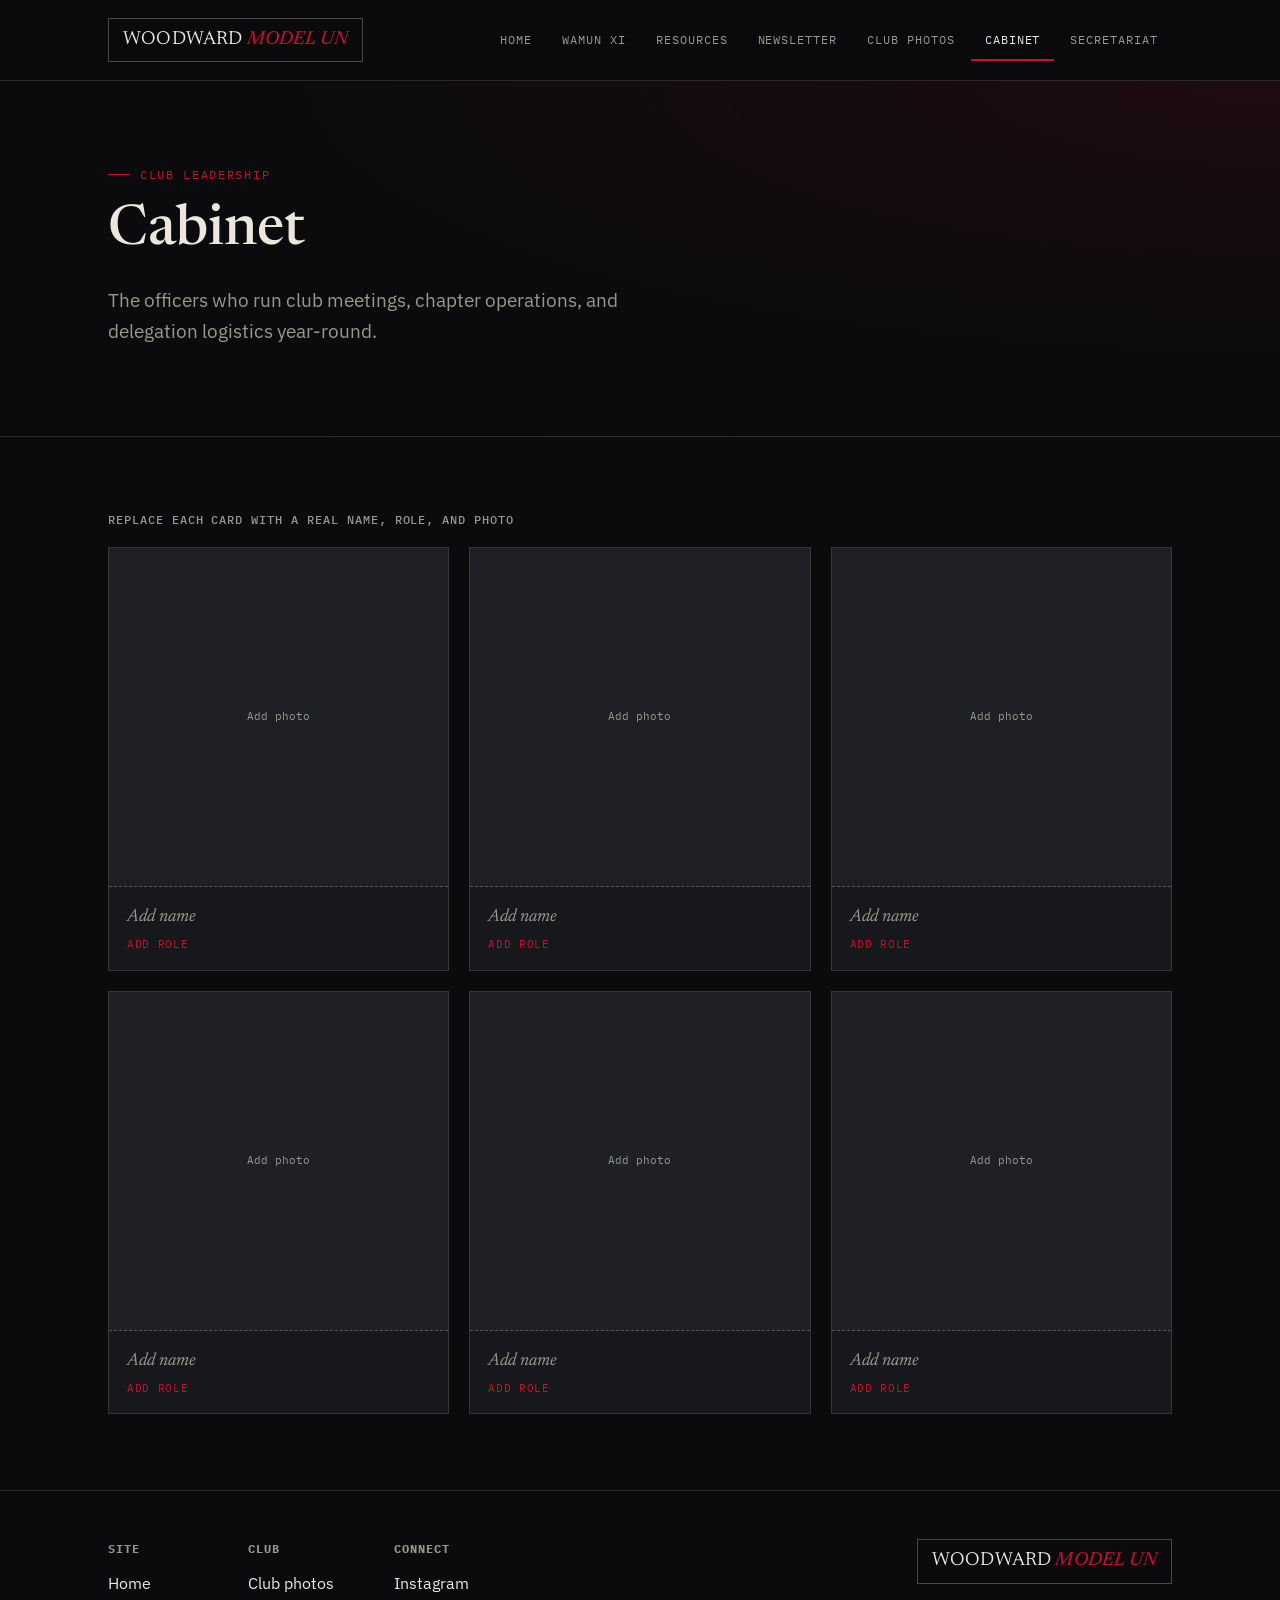
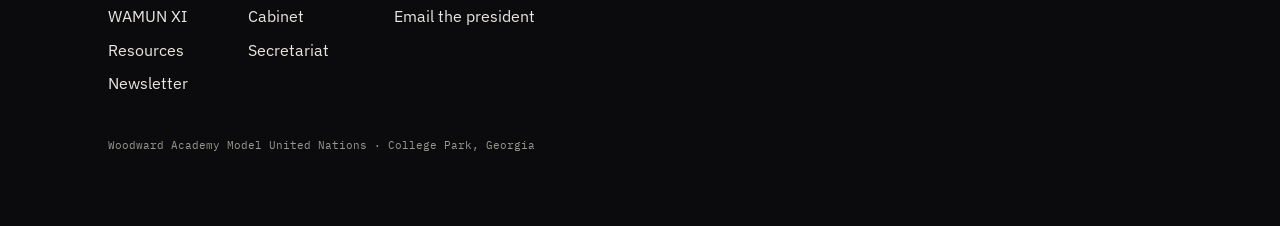
==== cabinet.html @ 7e78455f "Add files via upload" ====
<!doctype html>
<html lang="en">
<head>
<meta charset="utf-8">
<meta name="viewport" content="width=device-width, initial-scale=1">
<title>Cabinet — Woodward Model UN</title>
<meta name="description" content="Meet the Woodward Model UN Cabinet.">
<link rel="stylesheet" href="styles.css">
</head>
<body>
<a class="skip-link" href="#main">Skip to content</a>

<header class="site-header">
  <div class="bar">
    <a class="wordmark" href="index.html">WOODWARD <strong>MODEL UN</strong></a>
    <input class="nav-toggle" type="checkbox" id="nav-toggle">
    <label class="nav-toggle-label" for="nav-toggle">Menu</label>
    <nav class="primary" aria-label="Primary">
      <a href="index.html">Home</a>
      <a href="wamun-xi.html">WAMUN XI</a>
      <a href="resources.html">Resources</a>
      <a href="newsletter.html">Newsletter</a>
      <a href="photos.html">Club photos</a>
      <a href="cabinet.html" aria-current="page">Cabinet</a>
      <a href="secretariat.html">Secretariat</a>
    </nav>
  </div>
</header>

<main id="main">
  <section class="hero" style="padding:72px 0 56px;">
    <div class="wrap">
      <p class="eyebrow">Club leadership</p>
      <h1 style="font-size:clamp(34px,5vw,56px);">Cabinet</h1>
      <p class="lede">The officers who run club meetings, chapter operations, and delegation logistics year-round.</p>
    </div>
  </section>

  <section aria-labelledby="roster-heading">
    <div class="wrap">
      <h2 id="roster-heading" class="mono" style="font-size:12px;text-transform:uppercase;letter-spacing:.08em;color:var(--ink-dim);margin-bottom:20px;">Replace each card with a real name, role, and photo</h2>
      <div class="roster">
        <div class="roster-card"><div class="photo">Add photo</div><div class="info"><div class="name">Add name</div><div class="role">Add role</div></div></div>
        <div class="roster-card"><div class="photo">Add photo</div><div class="info"><div class="name">Add name</div><div class="role">Add role</div></div></div>
        <div class="roster-card"><div class="photo">Add photo</div><div class="info"><div class="name">Add name</div><div class="role">Add role</div></div></div>
        <div class="roster-card"><div class="photo">Add photo</div><div class="info"><div class="name">Add name</div><div class="role">Add role</div></div></div>
        <div class="roster-card"><div class="photo">Add photo</div><div class="info"><div class="name">Add name</div><div class="role">Add role</div></div></div>
        <div class="roster-card"><div class="photo">Add photo</div><div class="info"><div class="name">Add name</div><div class="role">Add role</div></div></div>
      </div>
    </div>
  </section>
</main>

<footer>
  <div class="wrap">
    <div class="bar">
      <div class="cols">
        <div>
          <h4>Site</h4>
          <ul>
            <li><a href="index.html">Home</a></li>
            <li><a href="wamun-xi.html">WAMUN XI</a></li>
            <li><a href="resources.html">Resources</a></li>
            <li><a href="newsletter.html">Newsletter</a></li>
          </ul>
        </div>
        <div>
          <h4>Club</h4>
          <ul>
            <li><a href="photos.html">Club photos</a></li>
            <li><a href="cabinet.html">Cabinet</a></li>
            <li><a href="secretariat.html">Secretariat</a></li>
          </ul>
        </div>
        <div>
          <h4>Connect</h4>
          <ul>
            <li><a href="https://instagram.com/wamodelun" target="_blank" rel="noopener">Instagram</a></li>
            <li><a href="mailto:27mrainwater@woodward.edu">Email the president</a></li>
          </ul>
        </div>
      </div>
      <div class="wordmark">WOODWARD <strong>MODEL UN</strong></div>
    </div>
    <p class="fine">Woodward Academy Model United Nations · College Park, Georgia</p>
  </div>
</footer>

</body>
</html>
---- styles.css ----
@import url('https://fonts.googleapis.com/css2?family=Newsreader:ital,opsz,wght@0,6..72,400;0,6..72,500;0,6..72,600;1,6..72,400&family=IBM+Plex+Sans:wght@400;500;600&family=IBM+Plex+Mono:wght@400;500&display=swap');

:root{
  --black:#0b0b0d;
  --charcoal:#17181c;
  --charcoal-2:#1f2025;
  --paper:#f3efe6;
  --paper-dim:#e7e1d2;
  --red:#c8102e;
  --red-deep:#8f0c21;
  --ink:#eae7df;
  --ink-dim:#9a978d;
  --line:rgba(234,231,223,0.14);
  --line-strong:rgba(234,231,223,0.28);
  --radius:2px;
  --max:1120px;
}

*{box-sizing:border-box;}
html{scroll-behavior:smooth;}
body{
  margin:0;
  background:var(--black);
  color:var(--ink);
  font-family:'IBM Plex Sans',system-ui,sans-serif;
  font-size:16px;
  line-height:1.6;
  -webkit-font-smoothing:antialiased;
}
h1,h2,h3{
  font-family:'Newsreader',Georgia,serif;
  font-weight:500;
  line-height:1.15;
  margin:0 0 .4em;
  color:var(--ink);
}
a{color:inherit;text-decoration:none;}
img{max-width:100%;display:block;}
.wrap{max-width:var(--max);margin:0 auto;padding:0 28px;}
.mono{font-family:'IBM Plex Mono',monospace;}
.eyebrow{
  font-family:'IBM Plex Mono',monospace;
  font-size:12px;
  letter-spacing:.14em;
  text-transform:uppercase;
  color:var(--red);
  display:flex;
  align-items:center;
  gap:10px;
  margin-bottom:14px;
}
.eyebrow::before{content:"";width:22px;height:1px;background:var(--red);display:inline-block;}

/* skip link / focus */
.skip-link{
  position:absolute;left:-999px;top:auto;
  background:var(--red);color:#fff;padding:10px 16px;z-index:100;
}
.skip-link:focus{left:16px;top:16px;}
a:focus-visible,button:focus-visible,input:focus-visible{
  outline:2px solid var(--red);outline-offset:3px;
}

/* ---------- header ---------- */
.site-header{
  position:sticky;top:0;z-index:50;
  background:rgba(11,11,13,0.92);
  backdrop-filter:blur(6px);
  border-bottom:1px solid var(--line);
}
.site-header .bar{
  display:flex;align-items:center;justify-content:space-between;
  padding:18px 28px;max-width:var(--max);margin:0 auto;
}
.wordmark{
  font-family:'Newsreader',serif;
  font-size:19px;
  letter-spacing:.01em;
  border:1px solid var(--line-strong);
  padding:6px 14px;
}
.wordmark strong{color:var(--red);font-style:italic;font-weight:500;}
nav.primary{display:flex;gap:2px;}
nav.primary a{
  font-family:'IBM Plex Mono',monospace;
  font-size:12px;
  letter-spacing:.08em;
  text-transform:uppercase;
  color:var(--ink-dim);
  padding:10px 14px;
  border-bottom:2px solid transparent;
}
nav.primary a:hover,nav.primary a[aria-current="page"]{
  color:var(--ink);border-bottom-color:var(--red);
}
.nav-toggle{display:none;}
.nav-toggle-label{
  display:none;cursor:pointer;
  font-family:'IBM Plex Mono',monospace;font-size:12px;
  letter-spacing:.08em;text-transform:uppercase;
  border:1px solid var(--line-strong);padding:8px 12px;
}

@media (max-width:780px){
  nav.primary{
    display:flex;flex-direction:column;gap:0;
    position:absolute;top:100%;left:0;right:0;
    background:var(--charcoal);border-bottom:1px solid var(--line);
    max-height:0;overflow:hidden;
  }
  nav.primary a{padding:14px 28px;border-bottom:1px solid var(--line);}
  .nav-toggle-label{display:block;}
  .nav-toggle:checked ~ nav.primary{max-height:600px;}
}

/* ---------- hero ---------- */
.hero{
  padding:96px 0 84px;
  border-bottom:1px solid var(--line);
  background:
    radial-gradient(ellipse at top right, rgba(200,16,46,0.10), transparent 55%),
    var(--black);
}
.hero h1{font-size:clamp(38px,6vw,68px);max-width:820px;}
.hero h1 em{color:var(--red);font-style:italic;}
.hero p.lede{
  font-size:19px;color:var(--ink-dim);max-width:560px;margin:18px 0 34px;
}
.cta-row{display:flex;gap:14px;flex-wrap:wrap;}
.btn{
  font-family:'IBM Plex Mono',monospace;font-size:13px;letter-spacing:.06em;
  text-transform:uppercase;padding:14px 22px;border:1px solid var(--line-strong);
  display:inline-block;transition:border-color .15s,background .15s;
}
.btn.primary{background:var(--red);border-color:var(--red);color:#fff;}
.btn.primary:hover{background:var(--red-deep);border-color:var(--red-deep);}
.btn.ghost:hover{border-color:var(--ink);}

/* ---------- placard (signature element) ---------- */
.placard{
  border:1px solid var(--line-strong);
  padding:26px 28px;
  position:relative;
  background:var(--charcoal);
}
.placard::before{
  content:attr(data-code);
  position:absolute;top:-11px;left:22px;
  background:var(--black);
  padding:0 8px;
  font-family:'IBM Plex Mono',monospace;
  font-size:11px;letter-spacing:.1em;color:var(--red);
}
.placard h3{font-size:21px;margin-bottom:10px;}
.placard p{color:var(--ink-dim);margin:0;font-size:15px;}

/* ---------- sections ---------- */
section{padding:76px 0;}
section.alt{background:var(--charcoal);border-top:1px solid var(--line);border-bottom:1px solid var(--line);}
.section-head{display:flex;justify-content:space-between;align-items:flex-end;gap:24px;margin-bottom:36px;flex-wrap:wrap;}
.section-head h2{font-size:clamp(26px,3.4vw,36px);max-width:600px;}
.grid{display:grid;gap:20px;}
.grid-3{grid-template-columns:repeat(3,1fr);}
.grid-2{grid-template-columns:repeat(2,1fr);}
@media (max-width:860px){.grid-3,.grid-2{grid-template-columns:1fr;}}

.contact-line{
  display:flex;gap:10px;align-items:baseline;flex-wrap:wrap;
  padding:14px 0;border-bottom:1px solid var(--line);
}
.contact-line dt{font-family:'IBM Plex Mono',monospace;font-size:12px;color:var(--ink-dim);text-transform:uppercase;letter-spacing:.08em;width:150px;flex:none;}
.contact-line dd{margin:0;font-size:16px;}
.contact-line a{border-bottom:1px solid var(--line-strong);}
.contact-line a:hover{border-color:var(--red);color:var(--red);}

/* ---------- placeholder card ---------- */
.tbd{
  border:1px dashed var(--line-strong);
  padding:22px 24px;color:var(--ink-dim);
  font-size:14px;background:transparent;
}
.tbd strong{color:var(--ink);display:block;margin-bottom:6px;font-family:'IBM Plex Mono',monospace;font-size:12px;letter-spacing:.06em;text-transform:uppercase;}

/* ---------- footer ---------- */
footer{border-top:1px solid var(--line);padding:48px 0 60px;}
footer .bar{display:flex;justify-content:space-between;align-items:flex-start;gap:24px;flex-wrap:wrap;}
footer .cols{display:flex;gap:60px;flex-wrap:wrap;}
footer h4{font-family:'IBM Plex Mono',monospace;font-size:12px;text-transform:uppercase;letter-spacing:.08em;color:var(--ink-dim);margin:0 0 12px;}
footer ul{list-style:none;margin:0;padding:0;display:flex;flex-direction:column;gap:8px;}
footer a:hover{color:var(--red);}
.fine{font-family:'IBM Plex Mono',monospace;font-size:11px;color:var(--ink-dim);margin-top:40px;}

@media (prefers-reduced-motion:reduce){html{scroll-behavior:auto;}}

/* roster */
.roster{display:grid;grid-template-columns:repeat(3,1fr);gap:20px;}
.roster-card{border:1px solid var(--line);background:var(--charcoal);}
.roster-card .photo{aspect-ratio:1/1;background:var(--charcoal-2);border-bottom:1px dashed var(--line-strong);display:flex;align-items:center;justify-content:center;color:var(--ink-dim);font-family:'IBM Plex Mono',monospace;font-size:11px;}
.roster-card .info{padding:16px 18px;}
.roster-card .info .name{font-family:'Newsreader',serif;font-size:18px;color:var(--ink-dim);font-style:italic;}
.roster-card .info .role{font-family:'IBM Plex Mono',monospace;font-size:11px;text-transform:uppercase;letter-spacing:.06em;color:var(--red);margin-top:4px;}
@media (max-width:860px){.roster{grid-template-columns:repeat(2,1fr);}}
@media (max-width:520px){.roster{grid-template-columns:1fr;}}

/* photo grid */
.photo-grid{display:grid;grid-template-columns:repeat(3,1fr);gap:10px;}
.photo-grid .ph{aspect-ratio:4/3;background:var(--charcoal-2);border:1px dashed var(--line-strong);display:flex;align-items:center;justify-content:center;color:var(--ink-dim);font-family:'IBM Plex Mono',monospace;font-size:11px;text-align:center;padding:10px;}
@media (max-width:700px){.photo-grid{grid-template-columns:repeat(2,1fr);}}
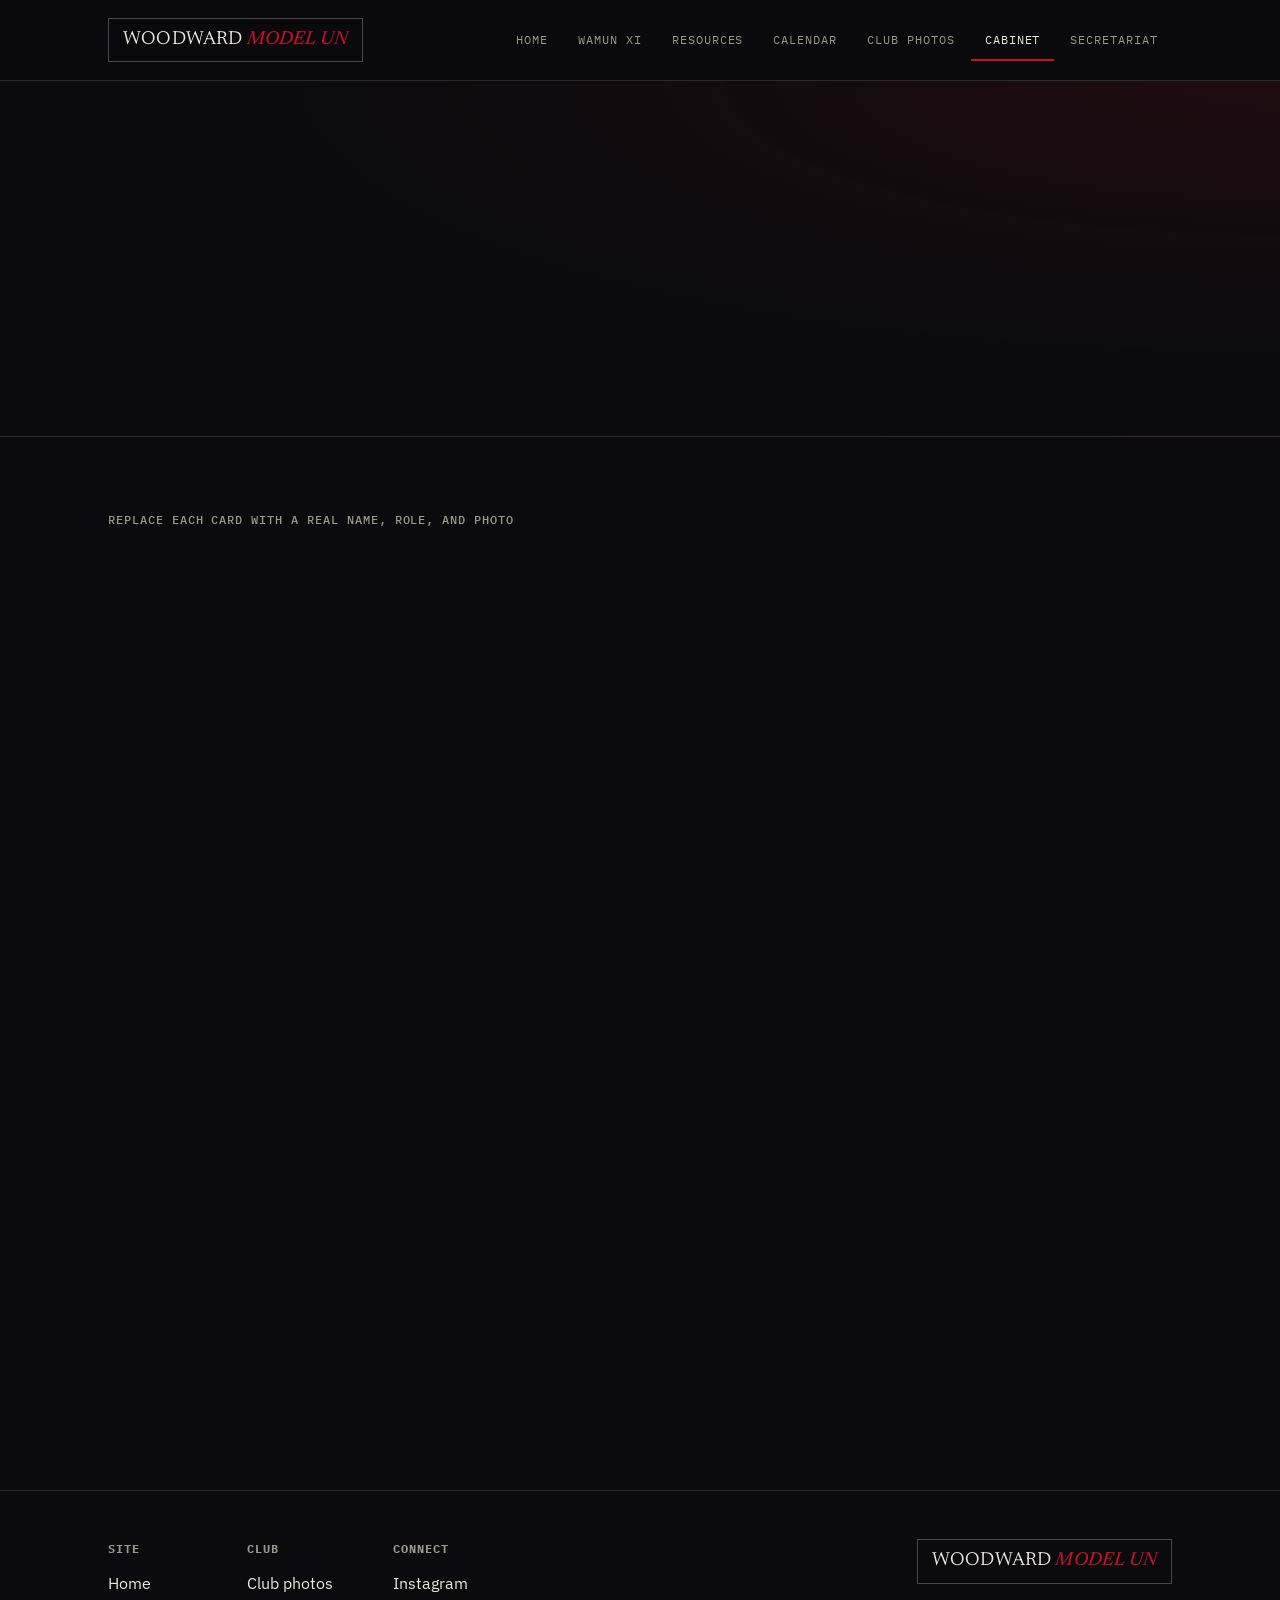
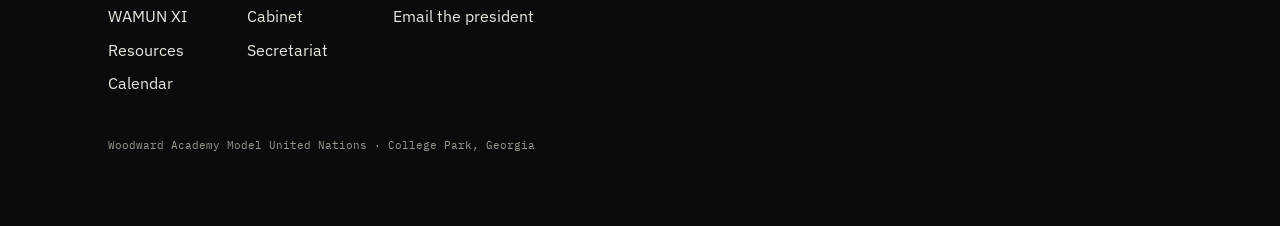
==== commit 1e2fa5d0: "Add files via upload" ====
--- a/cabinet.html
+++ b/cabinet.html
@@ -6,20 +6,21 @@
 <title>Cabinet — Woodward Model UN</title>
 <meta name="description" content="Meet the Woodward Model UN Cabinet.">
 <link rel="stylesheet" href="styles.css">
+<link rel="stylesheet" href="motifs.css">
 </head>
 <body>
 <a class="skip-link" href="#main">Skip to content</a>
 
 <header class="site-header">
   <div class="bar">
-    <a class="wordmark" href="index.html">WOODWARD <strong>MODEL UN</strong></a>
+    <a class="wordmark" href="index.html"><img class="mark" src="images/logo.png" alt="" onerror="this.style.display='none'"><span>WOODWARD <strong>MODEL UN</strong></span></a>
     <input class="nav-toggle" type="checkbox" id="nav-toggle">
     <label class="nav-toggle-label" for="nav-toggle">Menu</label>
     <nav class="primary" aria-label="Primary">
       <a href="index.html">Home</a>
       <a href="wamun-xi.html">WAMUN XI</a>
       <a href="resources.html">Resources</a>
-      <a href="newsletter.html">Newsletter</a>
+      <a href="calendar.html">Calendar</a>
       <a href="photos.html">Club photos</a>
       <a href="cabinet.html" aria-current="page">Cabinet</a>
       <a href="secretariat.html">Secretariat</a>
@@ -30,9 +31,9 @@
 <main id="main">
   <section class="hero" style="padding:72px 0 56px;">
     <div class="wrap">
-      <p class="eyebrow">Club leadership</p>
-      <h1 style="font-size:clamp(34px,5vw,56px);">Cabinet</h1>
-      <p class="lede">The officers who run club meetings, chapter operations, and delegation logistics year-round.</p>
+      <p class="eyebrow reveal">Club leadership</p>
+      <h1 class="reveal d1" style="font-size:clamp(34px,5vw,56px);">Cabinet</h1>
+      <p class="lede reveal d2">The officers who run club meetings, chapter operations, and delegation logistics year-round.</p>
     </div>
   </section>
 
@@ -40,12 +41,12 @@
     <div class="wrap">
       <h2 id="roster-heading" class="mono" style="font-size:12px;text-transform:uppercase;letter-spacing:.08em;color:var(--ink-dim);margin-bottom:20px;">Replace each card with a real name, role, and photo</h2>
       <div class="roster">
-        <div class="roster-card"><div class="photo">Add photo</div><div class="info"><div class="name">Add name</div><div class="role">Add role</div></div></div>
-        <div class="roster-card"><div class="photo">Add photo</div><div class="info"><div class="name">Add name</div><div class="role">Add role</div></div></div>
-        <div class="roster-card"><div class="photo">Add photo</div><div class="info"><div class="name">Add name</div><div class="role">Add role</div></div></div>
-        <div class="roster-card"><div class="photo">Add photo</div><div class="info"><div class="name">Add name</div><div class="role">Add role</div></div></div>
-        <div class="roster-card"><div class="photo">Add photo</div><div class="info"><div class="name">Add name</div><div class="role">Add role</div></div></div>
-        <div class="roster-card"><div class="photo">Add photo</div><div class="info"><div class="name">Add name</div><div class="role">Add role</div></div></div>
+        <div class="roster-card reveal"><div class="photo">Add photo</div><div class="info"><div class="name">Add name</div><div class="role">Add role</div></div></div>
+        <div class="roster-card reveal"><div class="photo">Add photo</div><div class="info"><div class="name">Add name</div><div class="role">Add role</div></div></div>
+        <div class="roster-card reveal"><div class="photo">Add photo</div><div class="info"><div class="name">Add name</div><div class="role">Add role</div></div></div>
+        <div class="roster-card reveal"><div class="photo">Add photo</div><div class="info"><div class="name">Add name</div><div class="role">Add role</div></div></div>
+        <div class="roster-card reveal"><div class="photo">Add photo</div><div class="info"><div class="name">Add name</div><div class="role">Add role</div></div></div>
+        <div class="roster-card reveal"><div class="photo">Add photo</div><div class="info"><div class="name">Add name</div><div class="role">Add role</div></div></div>
       </div>
     </div>
   </section>
@@ -61,7 +62,7 @@
             <li><a href="index.html">Home</a></li>
             <li><a href="wamun-xi.html">WAMUN XI</a></li>
             <li><a href="resources.html">Resources</a></li>
-            <li><a href="newsletter.html">Newsletter</a></li>
+            <li><a href="calendar.html">Calendar</a></li>
           </ul>
         </div>
         <div>
@@ -80,11 +81,12 @@
           </ul>
         </div>
       </div>
-      <div class="wordmark">WOODWARD <strong>MODEL UN</strong></div>
+      <div class="wordmark"><img class="mark" src="images/logo.png" alt="" onerror="this.style.display='none'"><span>WOODWARD <strong>MODEL UN</strong></span></div>
     </div>
     <p class="fine">Woodward Academy Model United Nations · College Park, Georgia</p>
   </div>
 </footer>
 
+<script src="site.js"></script>
 </body>
 </html>
--- a/styles.css
+++ b/styles.css
@@ -206,3 +206,46 @@
 .photo-grid{display:grid;grid-template-columns:repeat(3,1fr);gap:10px;}
 .photo-grid .ph{aspect-ratio:4/3;background:var(--charcoal-2);border:1px dashed var(--line-strong);display:flex;align-items:center;justify-content:center;color:var(--ink-dim);font-family:'IBM Plex Mono',monospace;font-size:11px;text-align:center;padding:10px;}
 @media (max-width:700px){.photo-grid{grid-template-columns:repeat(2,1fr);}}
+
+/* ---------- logo slot in wordmark ---------- */
+.wordmark{display:inline-flex;align-items:center;gap:10px;}
+.wordmark .mark{height:26px;width:auto;}
+
+/* ---------- calendar ---------- */
+.meeting-block{
+  display:flex;gap:28px;align-items:flex-start;flex-wrap:wrap;
+  border:1px solid var(--line-strong);background:var(--charcoal);padding:26px 28px;
+}
+.meeting-when{
+  display:flex;flex-direction:column;gap:4px;
+  border-right:1px solid var(--line);padding-right:28px;min-width:150px;
+}
+.meeting-when .day{font-family:'Newsreader',serif;font-size:24px;color:var(--ink);}
+.meeting-when .time{font-family:'IBM Plex Mono',monospace;font-size:12px;letter-spacing:.08em;color:var(--red);text-transform:uppercase;}
+.meeting-what h3{font-size:19px;margin-bottom:6px;}
+.meeting-what p{margin:0;color:var(--ink-dim);font-size:15px;}
+@media (max-width:640px){
+  .meeting-when{border-right:none;border-bottom:1px solid var(--line);padding-right:0;padding-bottom:16px;width:100%;}
+}
+
+.event-list{list-style:none;margin:0;padding:0;display:flex;flex-direction:column;}
+.event{
+  display:flex;gap:26px;align-items:flex-start;
+  padding:22px 0;border-bottom:1px solid var(--line);
+}
+.event:first-child{border-top:1px solid var(--line);}
+.event-date{
+  flex:none;width:70px;text-align:center;
+  border:1px solid var(--line-strong);padding:10px 0;
+}
+.event-date .mo{
+  display:block;font-family:'IBM Plex Mono',monospace;font-size:11px;
+  letter-spacing:.1em;color:var(--red);text-transform:uppercase;
+}
+.event-date .dy{display:block;font-family:'Newsreader',serif;font-size:26px;line-height:1.1;color:var(--ink);}
+.event-body h3{font-size:19px;margin-bottom:4px;}
+.event-meta{
+  font-family:'IBM Plex Mono',monospace;font-size:11px;letter-spacing:.06em;
+  text-transform:uppercase;color:var(--red);margin:0 0 8px;
+}
+.event-body p{margin:0;color:var(--ink-dim);font-size:15px;}
--- a/motifs.css
+++ b/motifs.css
@@ -0,0 +1,49 @@
+/* ---------- ambient background motifs ---------- */
+.bg-layer{
+  position:fixed;
+  inset:0;
+  pointer-events:none;
+  z-index:0;
+  overflow:hidden;
+}
+.bg-layer svg{position:absolute;}
+.motif{opacity:.055;color:var(--ink);}
+.motif-red{opacity:.07;color:var(--red);}
+
+.motif-globe{top:4vh;right:-9vw;width:min(58vw,720px);}
+.motif-map{bottom:6vh;left:-7vw;width:min(52vw,640px);}
+.motif-delegates{bottom:-2vh;right:4vw;width:min(38vw,460px);}
+.motif-grid{top:38vh;left:32vw;width:min(30vw,340px);}
+
+@media (max-width:780px){
+  .motif-delegates,.motif-grid{display:none;}
+  .motif-globe{width:90vw;right:-30vw;}
+  .motif-map{width:80vw;left:-24vw;}
+}
+
+/* everything above the motifs */
+.site-header,main,footer{position:relative;z-index:1;}
+
+/* ---------- scroll reveal ---------- */
+.reveal{
+  opacity:0;
+  transform:translateY(22px);
+  transition:opacity .7s cubic-bezier(.2,.7,.3,1),transform .7s cubic-bezier(.2,.7,.3,1);
+}
+.reveal.in{opacity:1;transform:none;}
+.reveal.d1{transition-delay:.08s;}
+.reveal.d2{transition-delay:.16s;}
+.reveal.d3{transition-delay:.24s;}
+
+/* scroll progress rail */
+.progress{
+  position:fixed;top:0;left:0;height:2px;width:0%;
+  background:var(--red);z-index:99;
+  transition:width .1s linear;
+}
+
+@media (prefers-reduced-motion:reduce){
+  .reveal{opacity:1;transform:none;transition:none;}
+  .progress{display:none;}
+  .bg-layer svg{transform:none !important;}
+}
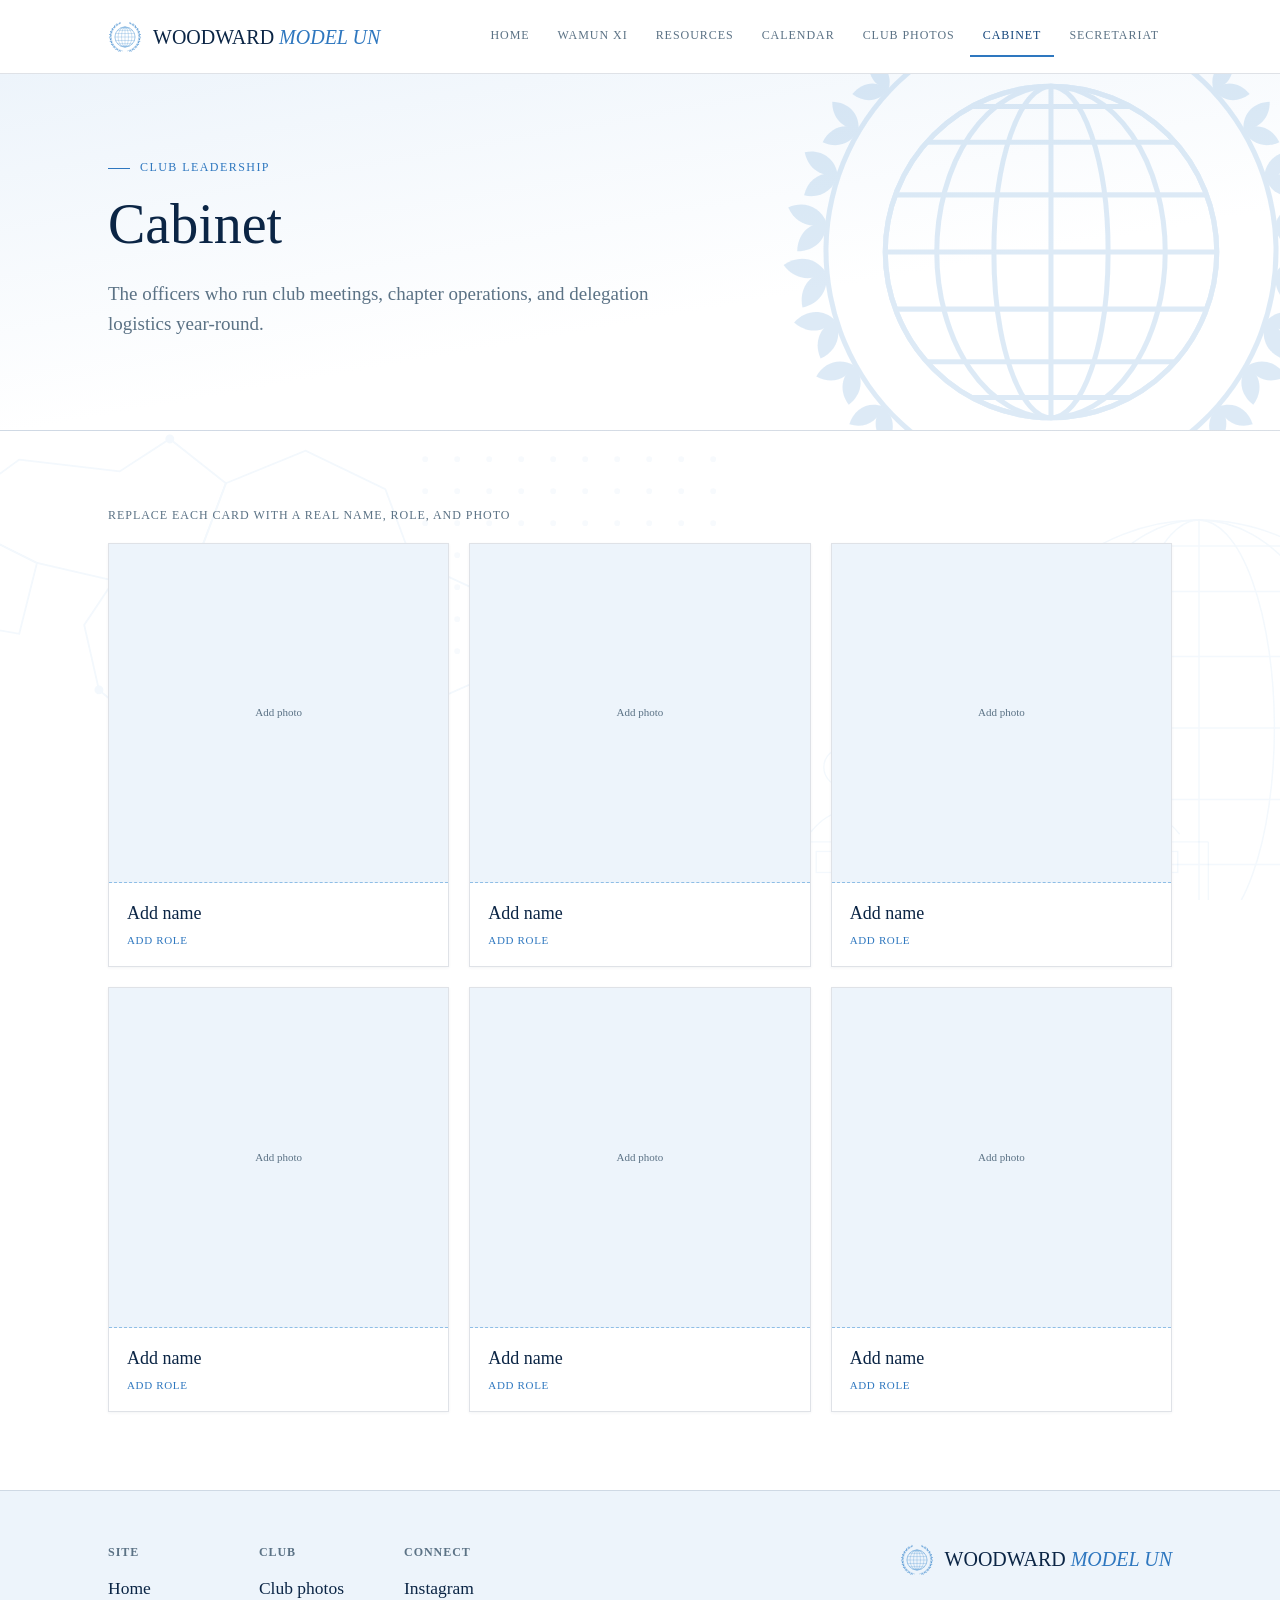
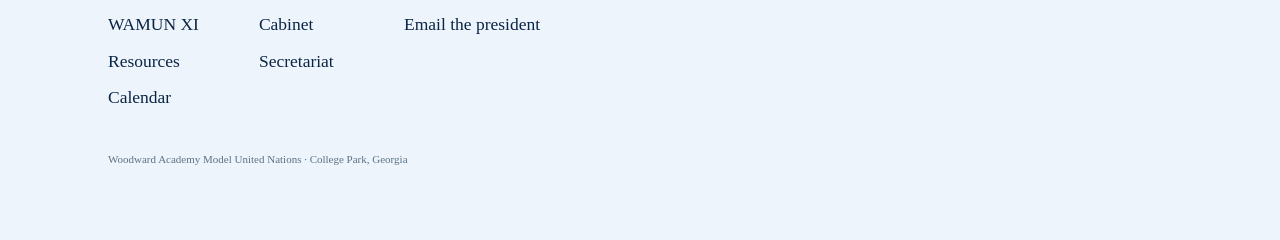
==== commit 6fc894da: "Add files via upload" ====
--- a/cabinet.html
+++ b/cabinet.html
@@ -13,7 +13,25 @@
 
 <header class="site-header">
   <div class="bar">
-    <a class="wordmark" href="index.html"><img class="mark" src="images/logo.png" alt="" onerror="this.style.display='none'"><span>WOODWARD <strong>MODEL UN</strong></span></a>
+    <a class="wordmark" href="index.html"><svg class="mark" xmlns="http://www.w3.org/2000/svg" viewBox="0 0 500 500" fill="currentColor" aria-hidden="true">
+<defs><g id="branch-mark"><path d="M213.9 454.8 Q171.0 440.7 151.7 429.3 Q132.4 417.9 116.1 402.8 Q99.8 387.7 87.1 369.5 Q74.4 351.4 65.8 331.1 Q57.2 310.8 53.0 289.2 Q48.8 267.6 49.1 245.6 Q49.5 223.6 54.5 202.1 Q59.4 180.6 68.8 160.6 Q78.2 140.5 91.6 122.8 Q105.0 105.0 122.1 90.5 Q139.1 75.9 159.0 65.2 L178.9 54.5" fill="none" stroke="currentColor" stroke-width="4.5" stroke-linecap="round"/><path d="M171.0 440.7 C167.1 453.0 173.6 464.5 186.4 468.0 C190.0 455.2 183.5 443.7 171.0 440.7 Z"/><path d="M171.0 440.7 C158.2 442.2 150.4 452.8 152.4 465.9 C165.5 464.0 173.3 453.4 171.0 440.7 Z"/><path d="M132.4 417.9 C125.7 429.5 129.7 442.7 142.0 449.2 C148.5 436.9 144.5 423.8 132.4 417.9 Z"/><path d="M132.4 417.9 C119.1 416.5 108.7 425.5 107.8 439.4 C121.6 440.3 131.9 431.3 132.4 417.9 Z"/><path d="M99.8 387.7 C90.4 397.9 91.5 412.2 102.4 421.6 C111.8 410.6 110.7 396.3 99.8 387.7 Z"/><path d="M99.8 387.7 C86.5 383.2 74.0 390.0 69.9 403.9 C83.7 408.0 96.3 401.2 99.8 387.7 Z"/><path d="M74.4 351.4 C62.5 359.7 60.4 374.4 69.4 386.4 C81.4 377.4 83.5 362.7 74.4 351.4 Z"/><path d="M74.4 351.4 C61.9 343.9 47.7 348.0 40.4 361.1 C53.5 368.4 67.8 364.3 74.4 351.4 Z"/><path d="M57.2 310.8 C43.3 316.6 37.9 331.0 44.3 345.1 C58.5 338.7 63.9 324.3 57.2 310.8 Z"/><path d="M57.2 310.8 C46.2 300.5 30.9 301.4 20.6 313.0 C32.2 323.4 47.6 322.4 57.2 310.8 Z"/><path d="M48.8 267.6 C33.4 270.3 24.7 283.7 28.1 299.5 C43.8 296.1 52.5 282.7 48.8 267.6 Z"/><path d="M48.8 267.6 C40.0 254.7 24.3 252.2 11.2 261.7 C20.7 274.7 36.5 277.2 48.8 267.6 Z"/><path d="M49.5 223.6 C34.5 223.0 23.5 233.8 23.4 249.3 C38.9 249.4 49.9 238.6 49.5 223.6 Z"/><path d="M49.5 223.6 C44.0 209.6 29.7 204.0 15.4 210.2 C21.6 224.4 35.9 230.1 49.5 223.6 Z"/><path d="M59.4 180.6 C45.4 176.9 32.8 184.8 29.5 199.4 C44.1 202.7 56.7 194.9 59.4 180.6 Z"/><path d="M59.4 180.6 C57.2 166.3 44.8 158.0 30.1 160.9 C33.0 175.6 45.3 183.9 59.4 180.6 Z"/><path d="M78.2 140.5 C65.8 134.1 52.3 138.9 46.1 151.9 C59.1 158.1 72.6 153.3 78.2 140.5 Z"/><path d="M78.2 140.5 C79.0 126.6 69.2 116.2 54.7 115.9 C54.4 130.3 64.2 140.6 78.2 140.5 Z"/><path d="M105.0 105.0 C94.8 96.4 81.2 98.1 72.6 109.0 C83.5 117.6 97.2 115.9 105.0 105.0 Z"/><path d="M105.0 105.0 C108.7 92.2 101.7 80.4 88.2 77.0 C84.9 90.5 91.9 102.3 105.0 105.0 Z"/><path d="M139.1 75.9 C131.2 65.7 118.1 64.4 107.9 72.9 C116.3 83.1 129.4 84.4 139.1 75.9 Z"/><path d="M139.1 75.9 C145.2 64.6 141.0 52.1 129.1 46.2 C123.2 58.1 127.4 70.5 139.1 75.9 Z"/><path d="M178.9 54.5 C173.7 43.4 161.7 39.5 150.3 45.3 C156.1 56.6 168.1 60.5 178.9 54.5 Z"/><path d="M178.9 54.5 C186.9 45.2 185.6 32.7 175.7 24.7 C167.7 34.6 169.0 47.1 178.9 54.5 Z"/></g></defs>
+<use href="#branch-mark"/>
+<use href="#branch-mark" transform="translate(500,0) scale(-1,1)"/>
+<g fill="none" stroke="currentColor" stroke-width="4.5">
+<circle cx="250" cy="250" r="148"/>
+<ellipse cx="250" cy="250" rx="148" ry="148"/>
+<ellipse cx="250" cy="250" rx="102" ry="148"/>
+<ellipse cx="250" cy="250" rx="51" ry="148"/>
+<line x1="250" y1="102" x2="250" y2="398"/>
+<line x1="102.0" y1="250" x2="398.0" y2="250"/>
+<line x1="111.1" y1="301" x2="388.9" y2="301"/>
+<line x1="111.1" y1="199" x2="388.9" y2="199"/>
+<line x1="139.1" y1="348" x2="360.9" y2="348"/>
+<line x1="139.1" y1="152" x2="360.9" y2="152"/>
+<line x1="179.3" y1="380" x2="320.7" y2="380"/>
+<line x1="179.3" y1="120" x2="320.7" y2="120"/>
+</g>
+</svg><span>WOODWARD <strong>MODEL UN</strong></span></a>
     <input class="nav-toggle" type="checkbox" id="nav-toggle">
     <label class="nav-toggle-label" for="nav-toggle">Menu</label>
     <nav class="primary" aria-label="Primary">
@@ -30,6 +48,25 @@
 
 <main id="main">
   <section class="hero" style="padding:72px 0 56px;">
+  <svg class="hero-emblem" xmlns="http://www.w3.org/2000/svg" viewBox="0 0 500 500" fill="currentColor" aria-hidden="true">
+<defs><g id="branch-heroemblem"><path d="M213.9 454.8 Q171.0 440.7 151.7 429.3 Q132.4 417.9 116.1 402.8 Q99.8 387.7 87.1 369.5 Q74.4 351.4 65.8 331.1 Q57.2 310.8 53.0 289.2 Q48.8 267.6 49.1 245.6 Q49.5 223.6 54.5 202.1 Q59.4 180.6 68.8 160.6 Q78.2 140.5 91.6 122.8 Q105.0 105.0 122.1 90.5 Q139.1 75.9 159.0 65.2 L178.9 54.5" fill="none" stroke="currentColor" stroke-width="4.5" stroke-linecap="round"/><path d="M171.0 440.7 C167.1 453.0 173.6 464.5 186.4 468.0 C190.0 455.2 183.5 443.7 171.0 440.7 Z"/><path d="M171.0 440.7 C158.2 442.2 150.4 452.8 152.4 465.9 C165.5 464.0 173.3 453.4 171.0 440.7 Z"/><path d="M132.4 417.9 C125.7 429.5 129.7 442.7 142.0 449.2 C148.5 436.9 144.5 423.8 132.4 417.9 Z"/><path d="M132.4 417.9 C119.1 416.5 108.7 425.5 107.8 439.4 C121.6 440.3 131.9 431.3 132.4 417.9 Z"/><path d="M99.8 387.7 C90.4 397.9 91.5 412.2 102.4 421.6 C111.8 410.6 110.7 396.3 99.8 387.7 Z"/><path d="M99.8 387.7 C86.5 383.2 74.0 390.0 69.9 403.9 C83.7 408.0 96.3 401.2 99.8 387.7 Z"/><path d="M74.4 351.4 C62.5 359.7 60.4 374.4 69.4 386.4 C81.4 377.4 83.5 362.7 74.4 351.4 Z"/><path d="M74.4 351.4 C61.9 343.9 47.7 348.0 40.4 361.1 C53.5 368.4 67.8 364.3 74.4 351.4 Z"/><path d="M57.2 310.8 C43.3 316.6 37.9 331.0 44.3 345.1 C58.5 338.7 63.9 324.3 57.2 310.8 Z"/><path d="M57.2 310.8 C46.2 300.5 30.9 301.4 20.6 313.0 C32.2 323.4 47.6 322.4 57.2 310.8 Z"/><path d="M48.8 267.6 C33.4 270.3 24.7 283.7 28.1 299.5 C43.8 296.1 52.5 282.7 48.8 267.6 Z"/><path d="M48.8 267.6 C40.0 254.7 24.3 252.2 11.2 261.7 C20.7 274.7 36.5 277.2 48.8 267.6 Z"/><path d="M49.5 223.6 C34.5 223.0 23.5 233.8 23.4 249.3 C38.9 249.4 49.9 238.6 49.5 223.6 Z"/><path d="M49.5 223.6 C44.0 209.6 29.7 204.0 15.4 210.2 C21.6 224.4 35.9 230.1 49.5 223.6 Z"/><path d="M59.4 180.6 C45.4 176.9 32.8 184.8 29.5 199.4 C44.1 202.7 56.7 194.9 59.4 180.6 Z"/><path d="M59.4 180.6 C57.2 166.3 44.8 158.0 30.1 160.9 C33.0 175.6 45.3 183.9 59.4 180.6 Z"/><path d="M78.2 140.5 C65.8 134.1 52.3 138.9 46.1 151.9 C59.1 158.1 72.6 153.3 78.2 140.5 Z"/><path d="M78.2 140.5 C79.0 126.6 69.2 116.2 54.7 115.9 C54.4 130.3 64.2 140.6 78.2 140.5 Z"/><path d="M105.0 105.0 C94.8 96.4 81.2 98.1 72.6 109.0 C83.5 117.6 97.2 115.9 105.0 105.0 Z"/><path d="M105.0 105.0 C108.7 92.2 101.7 80.4 88.2 77.0 C84.9 90.5 91.9 102.3 105.0 105.0 Z"/><path d="M139.1 75.9 C131.2 65.7 118.1 64.4 107.9 72.9 C116.3 83.1 129.4 84.4 139.1 75.9 Z"/><path d="M139.1 75.9 C145.2 64.6 141.0 52.1 129.1 46.2 C123.2 58.1 127.4 70.5 139.1 75.9 Z"/><path d="M178.9 54.5 C173.7 43.4 161.7 39.5 150.3 45.3 C156.1 56.6 168.1 60.5 178.9 54.5 Z"/><path d="M178.9 54.5 C186.9 45.2 185.6 32.7 175.7 24.7 C167.7 34.6 169.0 47.1 178.9 54.5 Z"/></g></defs>
+<use href="#branch-heroemblem"/>
+<use href="#branch-heroemblem" transform="translate(500,0) scale(-1,1)"/>
+<g fill="none" stroke="currentColor" stroke-width="4.5">
+<circle cx="250" cy="250" r="148"/>
+<ellipse cx="250" cy="250" rx="148" ry="148"/>
+<ellipse cx="250" cy="250" rx="102" ry="148"/>
+<ellipse cx="250" cy="250" rx="51" ry="148"/>
+<line x1="250" y1="102" x2="250" y2="398"/>
+<line x1="102.0" y1="250" x2="398.0" y2="250"/>
+<line x1="111.1" y1="301" x2="388.9" y2="301"/>
+<line x1="111.1" y1="199" x2="388.9" y2="199"/>
+<line x1="139.1" y1="348" x2="360.9" y2="348"/>
+<line x1="139.1" y1="152" x2="360.9" y2="152"/>
+<line x1="179.3" y1="380" x2="320.7" y2="380"/>
+<line x1="179.3" y1="120" x2="320.7" y2="120"/>
+</g>
+</svg>
     <div class="wrap">
       <p class="eyebrow reveal">Club leadership</p>
       <h1 class="reveal d1" style="font-size:clamp(34px,5vw,56px);">Cabinet</h1>
@@ -81,7 +118,25 @@
           </ul>
         </div>
       </div>
-      <div class="wordmark"><img class="mark" src="images/logo.png" alt="" onerror="this.style.display='none'"><span>WOODWARD <strong>MODEL UN</strong></span></div>
+      <div class="wordmark"><svg class="mark" xmlns="http://www.w3.org/2000/svg" viewBox="0 0 500 500" fill="currentColor" aria-hidden="true">
+<defs><g id="branch-mark"><path d="M213.9 454.8 Q171.0 440.7 151.7 429.3 Q132.4 417.9 116.1 402.8 Q99.8 387.7 87.1 369.5 Q74.4 351.4 65.8 331.1 Q57.2 310.8 53.0 289.2 Q48.8 267.6 49.1 245.6 Q49.5 223.6 54.5 202.1 Q59.4 180.6 68.8 160.6 Q78.2 140.5 91.6 122.8 Q105.0 105.0 122.1 90.5 Q139.1 75.9 159.0 65.2 L178.9 54.5" fill="none" stroke="currentColor" stroke-width="4.5" stroke-linecap="round"/><path d="M171.0 440.7 C167.1 453.0 173.6 464.5 186.4 468.0 C190.0 455.2 183.5 443.7 171.0 440.7 Z"/><path d="M171.0 440.7 C158.2 442.2 150.4 452.8 152.4 465.9 C165.5 464.0 173.3 453.4 171.0 440.7 Z"/><path d="M132.4 417.9 C125.7 429.5 129.7 442.7 142.0 449.2 C148.5 436.9 144.5 423.8 132.4 417.9 Z"/><path d="M132.4 417.9 C119.1 416.5 108.7 425.5 107.8 439.4 C121.6 440.3 131.9 431.3 132.4 417.9 Z"/><path d="M99.8 387.7 C90.4 397.9 91.5 412.2 102.4 421.6 C111.8 410.6 110.7 396.3 99.8 387.7 Z"/><path d="M99.8 387.7 C86.5 383.2 74.0 390.0 69.9 403.9 C83.7 408.0 96.3 401.2 99.8 387.7 Z"/><path d="M74.4 351.4 C62.5 359.7 60.4 374.4 69.4 386.4 C81.4 377.4 83.5 362.7 74.4 351.4 Z"/><path d="M74.4 351.4 C61.9 343.9 47.7 348.0 40.4 361.1 C53.5 368.4 67.8 364.3 74.4 351.4 Z"/><path d="M57.2 310.8 C43.3 316.6 37.9 331.0 44.3 345.1 C58.5 338.7 63.9 324.3 57.2 310.8 Z"/><path d="M57.2 310.8 C46.2 300.5 30.9 301.4 20.6 313.0 C32.2 323.4 47.6 322.4 57.2 310.8 Z"/><path d="M48.8 267.6 C33.4 270.3 24.7 283.7 28.1 299.5 C43.8 296.1 52.5 282.7 48.8 267.6 Z"/><path d="M48.8 267.6 C40.0 254.7 24.3 252.2 11.2 261.7 C20.7 274.7 36.5 277.2 48.8 267.6 Z"/><path d="M49.5 223.6 C34.5 223.0 23.5 233.8 23.4 249.3 C38.9 249.4 49.9 238.6 49.5 223.6 Z"/><path d="M49.5 223.6 C44.0 209.6 29.7 204.0 15.4 210.2 C21.6 224.4 35.9 230.1 49.5 223.6 Z"/><path d="M59.4 180.6 C45.4 176.9 32.8 184.8 29.5 199.4 C44.1 202.7 56.7 194.9 59.4 180.6 Z"/><path d="M59.4 180.6 C57.2 166.3 44.8 158.0 30.1 160.9 C33.0 175.6 45.3 183.9 59.4 180.6 Z"/><path d="M78.2 140.5 C65.8 134.1 52.3 138.9 46.1 151.9 C59.1 158.1 72.6 153.3 78.2 140.5 Z"/><path d="M78.2 140.5 C79.0 126.6 69.2 116.2 54.7 115.9 C54.4 130.3 64.2 140.6 78.2 140.5 Z"/><path d="M105.0 105.0 C94.8 96.4 81.2 98.1 72.6 109.0 C83.5 117.6 97.2 115.9 105.0 105.0 Z"/><path d="M105.0 105.0 C108.7 92.2 101.7 80.4 88.2 77.0 C84.9 90.5 91.9 102.3 105.0 105.0 Z"/><path d="M139.1 75.9 C131.2 65.7 118.1 64.4 107.9 72.9 C116.3 83.1 129.4 84.4 139.1 75.9 Z"/><path d="M139.1 75.9 C145.2 64.6 141.0 52.1 129.1 46.2 C123.2 58.1 127.4 70.5 139.1 75.9 Z"/><path d="M178.9 54.5 C173.7 43.4 161.7 39.5 150.3 45.3 C156.1 56.6 168.1 60.5 178.9 54.5 Z"/><path d="M178.9 54.5 C186.9 45.2 185.6 32.7 175.7 24.7 C167.7 34.6 169.0 47.1 178.9 54.5 Z"/></g></defs>
+<use href="#branch-mark"/>
+<use href="#branch-mark" transform="translate(500,0) scale(-1,1)"/>
+<g fill="none" stroke="currentColor" stroke-width="4.5">
+<circle cx="250" cy="250" r="148"/>
+<ellipse cx="250" cy="250" rx="148" ry="148"/>
+<ellipse cx="250" cy="250" rx="102" ry="148"/>
+<ellipse cx="250" cy="250" rx="51" ry="148"/>
+<line x1="250" y1="102" x2="250" y2="398"/>
+<line x1="102.0" y1="250" x2="398.0" y2="250"/>
+<line x1="111.1" y1="301" x2="388.9" y2="301"/>
+<line x1="111.1" y1="199" x2="388.9" y2="199"/>
+<line x1="139.1" y1="348" x2="360.9" y2="348"/>
+<line x1="139.1" y1="152" x2="360.9" y2="152"/>
+<line x1="179.3" y1="380" x2="320.7" y2="380"/>
+<line x1="179.3" y1="120" x2="320.7" y2="120"/>
+</g>
+</svg><span>WOODWARD <strong>MODEL UN</strong></span></div>
     </div>
     <p class="fine">Woodward Academy Model United Nations · College Park, Georgia</p>
   </div>
--- a/styles.css
+++ b/styles.css
@@ -1,18 +1,19 @@
-@import url('https://fonts.googleapis.com/css2?family=Newsreader:ital,opsz,wght@0,6..72,400;0,6..72,500;0,6..72,600;1,6..72,400&family=IBM+Plex+Sans:wght@400;500;600&family=IBM+Plex+Mono:wght@400;500&display=swap');
 
 :root{
-  --black:#0b0b0d;
-  --charcoal:#17181c;
-  --charcoal-2:#1f2025;
-  --paper:#f3efe6;
-  --paper-dim:#e7e1d2;
-  --red:#c8102e;
-  --red-deep:#8f0c21;
-  --ink:#eae7df;
-  --ink-dim:#9a978d;
-  --line:rgba(234,231,223,0.14);
-  --line-strong:rgba(234,231,223,0.28);
-  --radius:2px;
+  /* blues, deep -> pale */
+  --navy:#0B2545;
+  --blue-deep:#13457B;
+  --blue:#2E77BF;
+  --blue-un:#5B9BD5;
+  --blue-mid:#8FBEE6;
+  --blue-pale:#CADFF2;
+  --blue-wash:#EDF4FB;
+  --white:#FFFFFF;
+
+  --ink:#0B2545;
+  --ink-dim:#5B7285;
+  --line:rgba(11,37,69,0.13);
+  --line-strong:rgba(11,37,69,0.26);
   --max:1120px;
 }
 
@@ -20,94 +21,50 @@
 html{scroll-behavior:smooth;}
 body{
   margin:0;
-  background:var(--black);
+  background:var(--white);
   color:var(--ink);
-  font-family:'IBM Plex Sans',system-ui,sans-serif;
-  font-size:16px;
-  line-height:1.6;
+  font-family:'Times New Roman', Times, serif;
+  font-size:17.5px;line-height:1.62;
   -webkit-font-smoothing:antialiased;
 }
-h1,h2,h3{
-  font-family:'Newsreader',Georgia,serif;
-  font-weight:500;
-  line-height:1.15;
-  margin:0 0 .4em;
-  color:var(--ink);
-}
+h1,h2,h3{font-family:'Times New Roman', Times, serif;font-weight:500;line-height:1.15;margin:0 0 .4em;color:var(--navy);}
 a{color:inherit;text-decoration:none;}
 img{max-width:100%;display:block;}
 .wrap{max-width:var(--max);margin:0 auto;padding:0 28px;}
-.mono{font-family:'IBM Plex Mono',monospace;}
+.mono{font-family:'Times New Roman', Times, serif;}
+
 .eyebrow{
-  font-family:'IBM Plex Mono',monospace;
-  font-size:12px;
-  letter-spacing:.14em;
-  text-transform:uppercase;
-  color:var(--red);
-  display:flex;
-  align-items:center;
-  gap:10px;
-  margin-bottom:14px;
+  font-family:'Times New Roman', Times, serif;font-size:12px;letter-spacing:.12em;
+  text-transform:uppercase;color:var(--blue);display:flex;align-items:center;gap:10px;margin-bottom:14px;
 }
-.eyebrow::before{content:"";width:22px;height:1px;background:var(--red);display:inline-block;}
+.eyebrow::before{content:"";width:22px;height:1px;background:var(--blue);display:inline-block;}
 
-/* skip link / focus */
-.skip-link{
-  position:absolute;left:-999px;top:auto;
-  background:var(--red);color:#fff;padding:10px 16px;z-index:100;
-}
+.skip-link{position:absolute;left:-999px;background:var(--blue-deep);color:#fff;padding:10px 16px;z-index:100;}
 .skip-link:focus{left:16px;top:16px;}
-a:focus-visible,button:focus-visible,input:focus-visible{
-  outline:2px solid var(--red);outline-offset:3px;
-}
+a:focus-visible,button:focus-visible,input:focus-visible{outline:2px solid var(--blue);outline-offset:3px;}
 
 /* ---------- header ---------- */
 .site-header{
   position:sticky;top:0;z-index:50;
-  background:rgba(11,11,13,0.92);
-  backdrop-filter:blur(6px);
+  background:rgba(255,255,255,0.90);
+  backdrop-filter:blur(8px);
   border-bottom:1px solid var(--line);
 }
-.site-header .bar{
-  display:flex;align-items:center;justify-content:space-between;
-  padding:18px 28px;max-width:var(--max);margin:0 auto;
-}
-.wordmark{
-  font-family:'Newsreader',serif;
-  font-size:19px;
-  letter-spacing:.01em;
-  border:1px solid var(--line-strong);
-  padding:6px 14px;
-}
-.wordmark strong{color:var(--red);font-style:italic;font-weight:500;}
+.site-header .bar{display:flex;align-items:center;justify-content:space-between;padding:16px 28px;max-width:var(--max);margin:0 auto;}
+.wordmark{display:inline-flex;align-items:center;gap:11px;font-family:'Times New Roman', Times, serif;font-size:20px;color:var(--navy);}
+.wordmark .mark{height:34px;width:34px;color:var(--blue-un);}
+.wordmark strong{color:var(--blue);font-style:italic;font-weight:500;}
+
 nav.primary{display:flex;gap:2px;}
 nav.primary a{
-  font-family:'IBM Plex Mono',monospace;
-  font-size:12px;
-  letter-spacing:.08em;
-  text-transform:uppercase;
-  color:var(--ink-dim);
-  padding:10px 14px;
-  border-bottom:2px solid transparent;
+  font-family:'Times New Roman', Times, serif;font-size:12px;letter-spacing:.08em;
+  text-transform:uppercase;color:var(--ink-dim);padding:10px 13px;border-bottom:2px solid transparent;
 }
-nav.primary a:hover,nav.primary a[aria-current="page"]{
-  color:var(--ink);border-bottom-color:var(--red);
-}
+nav.primary a:hover,nav.primary a[aria-current="page"]{color:var(--blue-deep);border-bottom-color:var(--blue);}
 .nav-toggle{display:none;}
-.nav-toggle-label{
-  display:none;cursor:pointer;
-  font-family:'IBM Plex Mono',monospace;font-size:12px;
-  letter-spacing:.08em;text-transform:uppercase;
-  border:1px solid var(--line-strong);padding:8px 12px;
-}
-
-@media (max-width:780px){
-  nav.primary{
-    display:flex;flex-direction:column;gap:0;
-    position:absolute;top:100%;left:0;right:0;
-    background:var(--charcoal);border-bottom:1px solid var(--line);
-    max-height:0;overflow:hidden;
-  }
+.nav-toggle-label{display:none;cursor:pointer;font-family:'Times New Roman', Times, serif;font-size:12px;letter-spacing:.08em;text-transform:uppercase;border:1px solid var(--line-strong);padding:8px 12px;color:var(--navy);}
+@media (max-width:820px){
+  nav.primary{display:flex;flex-direction:column;gap:0;position:absolute;top:100%;left:0;right:0;background:var(--white);border-bottom:1px solid var(--line);max-height:0;overflow:hidden;box-shadow:0 12px 24px rgba(11,37,69,.06);}
   nav.primary a{padding:14px 28px;border-bottom:1px solid var(--line);}
   .nav-toggle-label{display:block;}
   .nav-toggle:checked ~ nav.primary{max-height:600px;}
@@ -115,137 +72,99 @@
 
 /* ---------- hero ---------- */
 .hero{
-  padding:96px 0 84px;
-  border-bottom:1px solid var(--line);
-  background:
-    radial-gradient(ellipse at top right, rgba(200,16,46,0.10), transparent 55%),
-    var(--black);
+  position:relative;overflow:hidden;
+  padding:104px 0 88px;border-bottom:1px solid var(--line);
+  background:linear-gradient(170deg,var(--blue-wash) 0%,var(--white) 62%);
 }
-.hero h1{font-size:clamp(38px,6vw,68px);max-width:820px;}
-.hero h1 em{color:var(--red);font-style:italic;}
-.hero p.lede{
-  font-size:19px;color:var(--ink-dim);max-width:560px;margin:18px 0 34px;
+.hero-emblem{
+  position:absolute;top:50%;right:-4vw;transform:translateY(-50%);
+  width:min(46vw,560px);color:var(--blue-un);opacity:.20;pointer-events:none;
 }
-.cta-row{display:flex;gap:14px;flex-wrap:wrap;}
+.hero h1{font-size:clamp(38px,6vw,68px);max-width:780px;position:relative;}
+.hero h1 em{color:var(--blue);font-style:italic;}
+.hero p.lede{font-size:19px;color:var(--ink-dim);max-width:560px;margin:18px 0 34px;position:relative;}
+.cta-row{display:flex;gap:14px;flex-wrap:wrap;position:relative;}
+@media (max-width:820px){.hero-emblem{opacity:.10;right:-24vw;width:80vw;}}
+
 .btn{
-  font-family:'IBM Plex Mono',monospace;font-size:13px;letter-spacing:.06em;
-  text-transform:uppercase;padding:14px 22px;border:1px solid var(--line-strong);
-  display:inline-block;transition:border-color .15s,background .15s;
+  font-family:'Times New Roman', Times, serif;font-size:13px;letter-spacing:.06em;text-transform:uppercase;
+  padding:14px 22px;border:1px solid var(--line-strong);display:inline-block;color:var(--navy);
+  transition:border-color .15s,background .15s,color .15s;
 }
-.btn.primary{background:var(--red);border-color:var(--red);color:#fff;}
-.btn.primary:hover{background:var(--red-deep);border-color:var(--red-deep);}
-.btn.ghost:hover{border-color:var(--ink);}
+.btn.primary{background:var(--blue-deep);border-color:var(--blue-deep);color:#fff;}
+.btn.primary:hover{background:var(--navy);border-color:var(--navy);}
+.btn.ghost:hover{border-color:var(--blue);color:var(--blue-deep);}
 
-/* ---------- placard (signature element) ---------- */
-.placard{
-  border:1px solid var(--line-strong);
-  padding:26px 28px;
-  position:relative;
-  background:var(--charcoal);
-}
+/* ---------- placard ---------- */
+.placard{border:1px solid var(--line);padding:26px 28px;position:relative;background:var(--white);box-shadow:0 1px 3px rgba(11,37,69,.05);}
 .placard::before{
-  content:attr(data-code);
-  position:absolute;top:-11px;left:22px;
-  background:var(--black);
-  padding:0 8px;
-  font-family:'IBM Plex Mono',monospace;
-  font-size:11px;letter-spacing:.1em;color:var(--red);
+  content:attr(data-code);position:absolute;top:-10px;left:22px;background:var(--white);padding:0 8px;
+  font-family:'Times New Roman', Times, serif;font-size:11px;letter-spacing:.1em;color:var(--blue);
 }
 .placard h3{font-size:21px;margin-bottom:10px;}
 .placard p{color:var(--ink-dim);margin:0;font-size:15px;}
 
 /* ---------- sections ---------- */
-section{padding:76px 0;}
-section.alt{background:var(--charcoal);border-top:1px solid var(--line);border-bottom:1px solid var(--line);}
+section{padding:78px 0;position:relative;}
+section.alt{background:var(--blue-wash);border-top:1px solid var(--line);border-bottom:1px solid var(--line);}
 .section-head{display:flex;justify-content:space-between;align-items:flex-end;gap:24px;margin-bottom:36px;flex-wrap:wrap;}
-.section-head h2{font-size:clamp(26px,3.4vw,36px);max-width:600px;}
+.section-head h2{font-size:clamp(26px,3.4vw,36px);max-width:620px;}
 .grid{display:grid;gap:20px;}
 .grid-3{grid-template-columns:repeat(3,1fr);}
 .grid-2{grid-template-columns:repeat(2,1fr);}
-@media (max-width:860px){.grid-3,.grid-2{grid-template-columns:1fr;}}
+@media (max-width:880px){.grid-3,.grid-2{grid-template-columns:1fr;}}
 
-.contact-line{
-  display:flex;gap:10px;align-items:baseline;flex-wrap:wrap;
-  padding:14px 0;border-bottom:1px solid var(--line);
-}
-.contact-line dt{font-family:'IBM Plex Mono',monospace;font-size:12px;color:var(--ink-dim);text-transform:uppercase;letter-spacing:.08em;width:150px;flex:none;}
+.contact-line{display:flex;gap:10px;align-items:baseline;flex-wrap:wrap;padding:14px 0;border-bottom:1px solid var(--line);}
+.contact-line dt{font-family:'Times New Roman', Times, serif;font-size:12px;color:var(--ink-dim);text-transform:uppercase;letter-spacing:.08em;width:160px;flex:none;}
 .contact-line dd{margin:0;font-size:16px;}
-.contact-line a{border-bottom:1px solid var(--line-strong);}
-.contact-line a:hover{border-color:var(--red);color:var(--red);}
+.contact-line a{color:var(--blue-deep);border-bottom:1px solid var(--blue-pale);}
+.contact-line a:hover{border-color:var(--blue);}
 
-/* ---------- placeholder card ---------- */
-.tbd{
-  border:1px dashed var(--line-strong);
-  padding:22px 24px;color:var(--ink-dim);
-  font-size:14px;background:transparent;
-}
-.tbd strong{color:var(--ink);display:block;margin-bottom:6px;font-family:'IBM Plex Mono',monospace;font-size:12px;letter-spacing:.06em;text-transform:uppercase;}
+.tbd{border:1px dashed var(--blue-mid);background:var(--blue-wash);padding:22px 24px;color:var(--ink-dim);font-size:14px;}
+.tbd strong{color:var(--blue-deep);display:block;margin-bottom:6px;font-family:'Times New Roman', Times, serif;font-size:12px;letter-spacing:.06em;text-transform:uppercase;}
+
+/* ---------- roster ---------- */
+.roster{display:grid;grid-template-columns:repeat(3,1fr);gap:20px;}
+.roster-card{border:1px solid var(--line);background:var(--white);box-shadow:0 1px 3px rgba(11,37,69,.05);}
+.roster-card .photo{aspect-ratio:1/1;background:var(--blue-wash);border-bottom:1px dashed var(--blue-mid);display:flex;align-items:center;justify-content:center;color:var(--ink-dim);font-family:'Times New Roman', Times, serif;font-size:11px;}
+.roster-card .info{padding:16px 18px;}
+.roster-card .info .name{font-family:'Times New Roman', Times, serif;font-size:18px;color:var(--navy);}
+.roster-card .info .role{font-family:'Times New Roman', Times, serif;font-size:11px;text-transform:uppercase;letter-spacing:.06em;color:var(--blue);margin-top:4px;}
+@media (max-width:880px){.roster{grid-template-columns:repeat(2,1fr);}}
+@media (max-width:520px){.roster{grid-template-columns:1fr;}}
+
+/* ---------- photos ---------- */
+.photo-grid{display:grid;grid-template-columns:repeat(3,1fr);gap:12px;}
+.photo-grid .ph{aspect-ratio:4/3;background:var(--blue-wash);border:1px dashed var(--blue-mid);display:flex;align-items:center;justify-content:center;color:var(--ink-dim);font-family:'Times New Roman', Times, serif;font-size:11px;text-align:center;padding:10px;}
+@media (max-width:720px){.photo-grid{grid-template-columns:repeat(2,1fr);}}
+
+/* ---------- calendar ---------- */
+.meeting-block{display:flex;gap:28px;align-items:flex-start;flex-wrap:wrap;border:1px solid var(--line);background:var(--white);padding:26px 28px;box-shadow:0 1px 3px rgba(11,37,69,.05);}
+.meeting-when{display:flex;flex-direction:column;gap:4px;border-right:1px solid var(--line);padding-right:28px;min-width:150px;}
+.meeting-when .day{font-family:'Times New Roman', Times, serif;font-size:24px;color:var(--navy);}
+.meeting-when .time{font-family:'Times New Roman', Times, serif;font-size:12px;letter-spacing:.08em;color:var(--blue);text-transform:uppercase;}
+.meeting-what h3{font-size:19px;margin-bottom:6px;}
+.meeting-what p{margin:0;color:var(--ink-dim);font-size:15px;}
+@media (max-width:660px){.meeting-when{border-right:none;border-bottom:1px solid var(--line);padding-right:0;padding-bottom:16px;width:100%;}}
+
+.event-list{list-style:none;margin:0;padding:0;display:flex;flex-direction:column;}
+.event{display:flex;gap:26px;align-items:flex-start;padding:22px 0;border-bottom:1px solid var(--line);}
+.event:first-child{border-top:1px solid var(--line);}
+.event-date{flex:none;width:72px;text-align:center;border:1px solid var(--blue-pale);background:var(--white);padding:10px 0;}
+.event-date .mo{display:block;font-family:'Times New Roman', Times, serif;font-size:11px;letter-spacing:.1em;color:var(--blue);text-transform:uppercase;}
+.event-date .dy{display:block;font-family:'Times New Roman', Times, serif;font-size:26px;line-height:1.1;color:var(--navy);}
+.event-body h3{font-size:19px;margin-bottom:4px;}
+.event-meta{font-family:'Times New Roman', Times, serif;font-size:11px;letter-spacing:.06em;text-transform:uppercase;color:var(--blue);margin:0 0 8px;}
+.event-body p{margin:0;color:var(--ink-dim);font-size:15px;}
 
 /* ---------- footer ---------- */
-footer{border-top:1px solid var(--line);padding:48px 0 60px;}
+footer{border-top:1px solid var(--line);background:var(--blue-wash);padding:52px 0 60px;}
 footer .bar{display:flex;justify-content:space-between;align-items:flex-start;gap:24px;flex-wrap:wrap;}
 footer .cols{display:flex;gap:60px;flex-wrap:wrap;}
-footer h4{font-family:'IBM Plex Mono',monospace;font-size:12px;text-transform:uppercase;letter-spacing:.08em;color:var(--ink-dim);margin:0 0 12px;}
+footer h4{font-family:'Times New Roman', Times, serif;font-size:12px;text-transform:uppercase;letter-spacing:.08em;color:var(--ink-dim);margin:0 0 12px;}
 footer ul{list-style:none;margin:0;padding:0;display:flex;flex-direction:column;gap:8px;}
-footer a:hover{color:var(--red);}
-.fine{font-family:'IBM Plex Mono',monospace;font-size:11px;color:var(--ink-dim);margin-top:40px;}
+footer a{color:var(--navy);}
+footer a:hover{color:var(--blue);}
+.fine{font-family:'Times New Roman', Times, serif;font-size:11px;color:var(--ink-dim);margin-top:40px;}
 
 @media (prefers-reduced-motion:reduce){html{scroll-behavior:auto;}}
-
-/* roster */
-.roster{display:grid;grid-template-columns:repeat(3,1fr);gap:20px;}
-.roster-card{border:1px solid var(--line);background:var(--charcoal);}
-.roster-card .photo{aspect-ratio:1/1;background:var(--charcoal-2);border-bottom:1px dashed var(--line-strong);display:flex;align-items:center;justify-content:center;color:var(--ink-dim);font-family:'IBM Plex Mono',monospace;font-size:11px;}
-.roster-card .info{padding:16px 18px;}
-.roster-card .info .name{font-family:'Newsreader',serif;font-size:18px;color:var(--ink-dim);font-style:italic;}
-.roster-card .info .role{font-family:'IBM Plex Mono',monospace;font-size:11px;text-transform:uppercase;letter-spacing:.06em;color:var(--red);margin-top:4px;}
-@media (max-width:860px){.roster{grid-template-columns:repeat(2,1fr);}}
-@media (max-width:520px){.roster{grid-template-columns:1fr;}}
-
-/* photo grid */
-.photo-grid{display:grid;grid-template-columns:repeat(3,1fr);gap:10px;}
-.photo-grid .ph{aspect-ratio:4/3;background:var(--charcoal-2);border:1px dashed var(--line-strong);display:flex;align-items:center;justify-content:center;color:var(--ink-dim);font-family:'IBM Plex Mono',monospace;font-size:11px;text-align:center;padding:10px;}
-@media (max-width:700px){.photo-grid{grid-template-columns:repeat(2,1fr);}}
-
-/* ---------- logo slot in wordmark ---------- */
-.wordmark{display:inline-flex;align-items:center;gap:10px;}
-.wordmark .mark{height:26px;width:auto;}
-
-/* ---------- calendar ---------- */
-.meeting-block{
-  display:flex;gap:28px;align-items:flex-start;flex-wrap:wrap;
-  border:1px solid var(--line-strong);background:var(--charcoal);padding:26px 28px;
-}
-.meeting-when{
-  display:flex;flex-direction:column;gap:4px;
-  border-right:1px solid var(--line);padding-right:28px;min-width:150px;
-}
-.meeting-when .day{font-family:'Newsreader',serif;font-size:24px;color:var(--ink);}
-.meeting-when .time{font-family:'IBM Plex Mono',monospace;font-size:12px;letter-spacing:.08em;color:var(--red);text-transform:uppercase;}
-.meeting-what h3{font-size:19px;margin-bottom:6px;}
-.meeting-what p{margin:0;color:var(--ink-dim);font-size:15px;}
-@media (max-width:640px){
-  .meeting-when{border-right:none;border-bottom:1px solid var(--line);padding-right:0;padding-bottom:16px;width:100%;}
-}
-
-.event-list{list-style:none;margin:0;padding:0;display:flex;flex-direction:column;}
-.event{
-  display:flex;gap:26px;align-items:flex-start;
-  padding:22px 0;border-bottom:1px solid var(--line);
-}
-.event:first-child{border-top:1px solid var(--line);}
-.event-date{
-  flex:none;width:70px;text-align:center;
-  border:1px solid var(--line-strong);padding:10px 0;
-}
-.event-date .mo{
-  display:block;font-family:'IBM Plex Mono',monospace;font-size:11px;
-  letter-spacing:.1em;color:var(--red);text-transform:uppercase;
-}
-.event-date .dy{display:block;font-family:'Newsreader',serif;font-size:26px;line-height:1.1;color:var(--ink);}
-.event-body h3{font-size:19px;margin-bottom:4px;}
-.event-meta{
-  font-family:'IBM Plex Mono',monospace;font-size:11px;letter-spacing:.06em;
-  text-transform:uppercase;color:var(--red);margin:0 0 8px;
-}
-.event-body p{margin:0;color:var(--ink-dim);font-size:15px;}
--- a/motifs.css
+++ b/motifs.css
@@ -1,46 +1,30 @@
 /* ---------- ambient background motifs ---------- */
-.bg-layer{
-  position:fixed;
-  inset:0;
-  pointer-events:none;
-  z-index:0;
-  overflow:hidden;
-}
+.bg-layer{position:fixed;inset:0;pointer-events:none;z-index:0;overflow:hidden;}
 .bg-layer svg{position:absolute;}
-.motif{opacity:.055;color:var(--ink);}
-.motif-red{opacity:.07;color:var(--red);}
+.motif{opacity:.11;color:var(--blue-mid);}
+.motif-red{opacity:.16;color:var(--blue-pale);}
 
-.motif-globe{top:4vh;right:-9vw;width:min(58vw,720px);}
-.motif-map{bottom:6vh;left:-7vw;width:min(52vw,640px);}
-.motif-delegates{bottom:-2vh;right:4vw;width:min(38vw,460px);}
-.motif-grid{top:38vh;left:32vw;width:min(30vw,340px);}
+.motif-globe{top:52vh;right:-14vw;width:min(44vw,520px);}
+.motif-map{bottom:6vh;left:-7vw;width:min(50vw,620px);}
+.motif-delegates{bottom:-2vh;right:5vw;width:min(36vw,440px);}
+.motif-grid{top:40vh;left:33vw;width:min(28vw,320px);}
 
-@media (max-width:780px){
+@media (max-width:820px){
   .motif-delegates,.motif-grid{display:none;}
-  .motif-globe{width:90vw;right:-30vw;}
-  .motif-map{width:80vw;left:-24vw;}
+  .motif-globe{width:88vw;right:-30vw;}
+  .motif-map{width:78vw;left:-24vw;}
 }
 
-/* everything above the motifs */
 .site-header,main,footer{position:relative;z-index:1;}
 
 /* ---------- scroll reveal ---------- */
-.reveal{
-  opacity:0;
-  transform:translateY(22px);
-  transition:opacity .7s cubic-bezier(.2,.7,.3,1),transform .7s cubic-bezier(.2,.7,.3,1);
-}
+.reveal{opacity:0;transform:translateY(22px);transition:opacity .7s cubic-bezier(.2,.7,.3,1),transform .7s cubic-bezier(.2,.7,.3,1);}
 .reveal.in{opacity:1;transform:none;}
 .reveal.d1{transition-delay:.08s;}
 .reveal.d2{transition-delay:.16s;}
 .reveal.d3{transition-delay:.24s;}
 
-/* scroll progress rail */
-.progress{
-  position:fixed;top:0;left:0;height:2px;width:0%;
-  background:var(--red);z-index:99;
-  transition:width .1s linear;
-}
+.progress{position:fixed;top:0;left:0;height:2px;width:0%;background:var(--blue);z-index:99;transition:width .1s linear;}
 
 @media (prefers-reduced-motion:reduce){
   .reveal{opacity:1;transform:none;transition:none;}
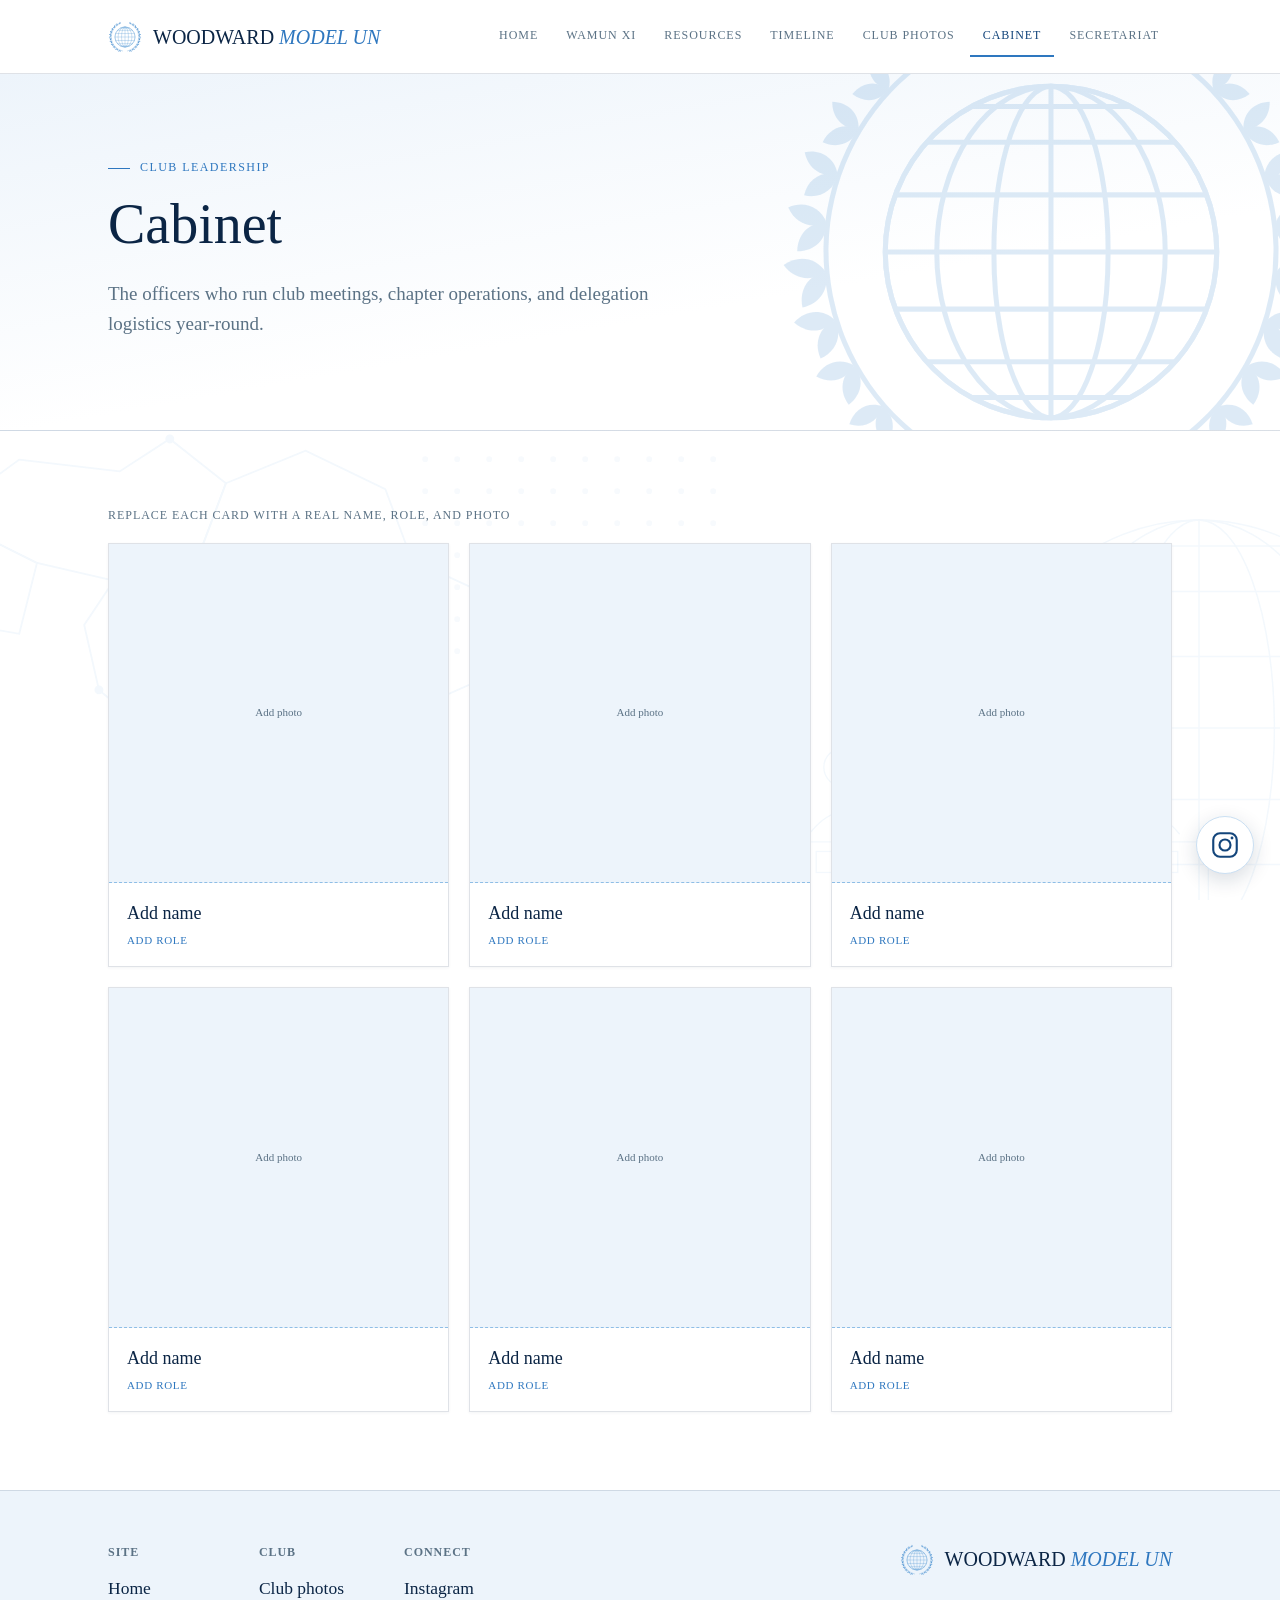
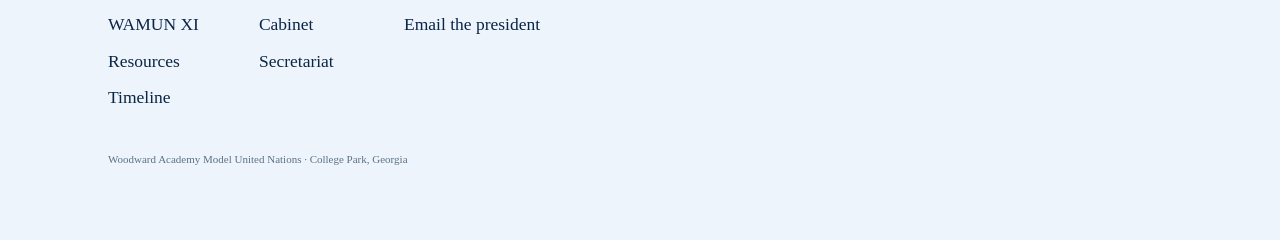
==== commit b8467225: "Add files via upload" ====
--- a/cabinet.html
+++ b/cabinet.html
@@ -38,7 +38,7 @@
       <a href="index.html">Home</a>
       <a href="wamun-xi.html">WAMUN XI</a>
       <a href="resources.html">Resources</a>
-      <a href="calendar.html">Calendar</a>
+      <a href="calendar.html">Timeline</a>
       <a href="photos.html">Club photos</a>
       <a href="cabinet.html" aria-current="page">Cabinet</a>
       <a href="secretariat.html">Secretariat</a>
@@ -99,7 +99,7 @@
             <li><a href="index.html">Home</a></li>
             <li><a href="wamun-xi.html">WAMUN XI</a></li>
             <li><a href="resources.html">Resources</a></li>
-            <li><a href="calendar.html">Calendar</a></li>
+            <li><a href="calendar.html">Timeline</a></li>
           </ul>
         </div>
         <div>
@@ -142,6 +142,15 @@
   </div>
 </footer>
 
+<a class="ig-orb" href="https://instagram.com/wamodelun" target="_blank" rel="noopener" title="Follow @wamodelun on Instagram">
+  <svg viewBox="0 0 24 24" fill="none" stroke="currentColor" stroke-width="1.7" stroke-linecap="round" stroke-linejoin="round" aria-hidden="true">
+    <rect x="2.6" y="2.6" width="18.8" height="18.8" rx="5.4"/>
+    <circle cx="12" cy="12" r="4.4"/>
+    <circle cx="17.6" cy="6.4" r="1.15" fill="currentColor" stroke="none"/>
+  </svg>
+  <span class="sr">Follow @wamodelun on Instagram</span>
+</a>
+
 <script src="site.js"></script>
 </body>
 </html>
--- a/styles.css
+++ b/styles.css
@@ -168,3 +168,75 @@
 .fine{font-family:'Times New Roman', Times, serif;font-size:11px;color:var(--ink-dim);margin-top:40px;}
 
 @media (prefers-reduced-motion:reduce){html{scroll-behavior:auto;}}
+
+/* ---------- timeline ---------- */
+.timeline{position:relative;margin:0;padding:0 0 0 0;list-style:none;}
+.timeline::before{
+  content:"";position:absolute;left:118px;top:8px;bottom:8px;width:1px;
+  background:linear-gradient(180deg,var(--blue-pale),var(--blue-mid),var(--blue-pale));
+}
+@media (max-width:720px){.timeline::before{left:9px;}}
+
+.tl-item{position:relative;display:flex;gap:34px;padding:0 0 40px 0;}
+.tl-item:last-child{padding-bottom:0;}
+
+.tl-when{
+  flex:none;width:100px;text-align:right;padding-top:2px;
+  font-family:'Times New Roman', Times, serif;
+}
+.tl-when .yr{
+  display:block;font-size:12px;letter-spacing:.12em;text-transform:uppercase;color:var(--ink-dim);
+}
+.tl-when .dt{display:block;font-size:20px;color:var(--navy);line-height:1.25;}
+
+.tl-node{
+  position:absolute;left:112px;top:6px;width:13px;height:13px;border-radius:50%;
+  background:var(--white);border:2px solid var(--blue);
+}
+.tl-item.done .tl-node{background:var(--blue);}
+.tl-item.major .tl-node{width:17px;height:17px;left:110px;border-width:3px;border-color:var(--blue-deep);}
+
+.tl-body{flex:1;padding-left:34px;}
+.tl-body h3{font-size:21px;margin:0 0 5px;}
+.tl-meta{
+  font-size:12px;letter-spacing:.08em;text-transform:uppercase;color:var(--blue);margin:0 0 9px;
+}
+.tl-body p{margin:0;color:var(--ink-dim);font-size:16px;max-width:640px;}
+.tl-tag{
+  display:inline-block;margin-top:12px;padding:4px 11px;border:1px solid var(--blue-pale);
+  background:var(--blue-wash);font-size:12px;letter-spacing:.08em;text-transform:uppercase;color:var(--blue-deep);
+}
+
+@media (max-width:720px){
+  .tl-item{gap:0;padding-left:34px;flex-direction:column;}
+  .tl-when{width:auto;text-align:left;padding-bottom:6px;}
+  .tl-when .dt{font-size:18px;}
+  .tl-node{left:3px;top:7px;}
+  .tl-item.major .tl-node{left:1px;}
+  .tl-body{padding-left:0;}
+}
+
+/* ---------- floating instagram orb ---------- */
+.ig-orb{
+  position:fixed;right:26px;bottom:26px;z-index:60;
+  width:58px;height:58px;border-radius:50%;
+  display:flex;align-items:center;justify-content:center;
+  background:var(--white);border:1px solid var(--blue-pale);
+  box-shadow:0 6px 20px rgba(11,37,69,.16);
+  perspective:520px;
+  transition:box-shadow .2s,transform .2s;
+}
+.ig-orb:hover{box-shadow:0 10px 28px rgba(11,37,69,.24);transform:translateY(-2px);}
+.ig-orb svg{
+  width:30px;height:30px;color:var(--blue-deep);
+  animation:orb-spin 7s linear infinite;
+  transform-style:preserve-3d;
+}
+.ig-orb:hover svg{animation-duration:2.6s;}
+@keyframes orb-spin{
+  from{transform:rotateY(0deg);}
+  to{transform:rotateY(360deg);}
+}
+.ig-orb .sr{position:absolute;left:-9999px;}
+@media (max-width:720px){.ig-orb{right:16px;bottom:16px;width:52px;height:52px;}.ig-orb svg{width:27px;height:27px;}}
+@media (prefers-reduced-motion:reduce){.ig-orb svg{animation:none;}}
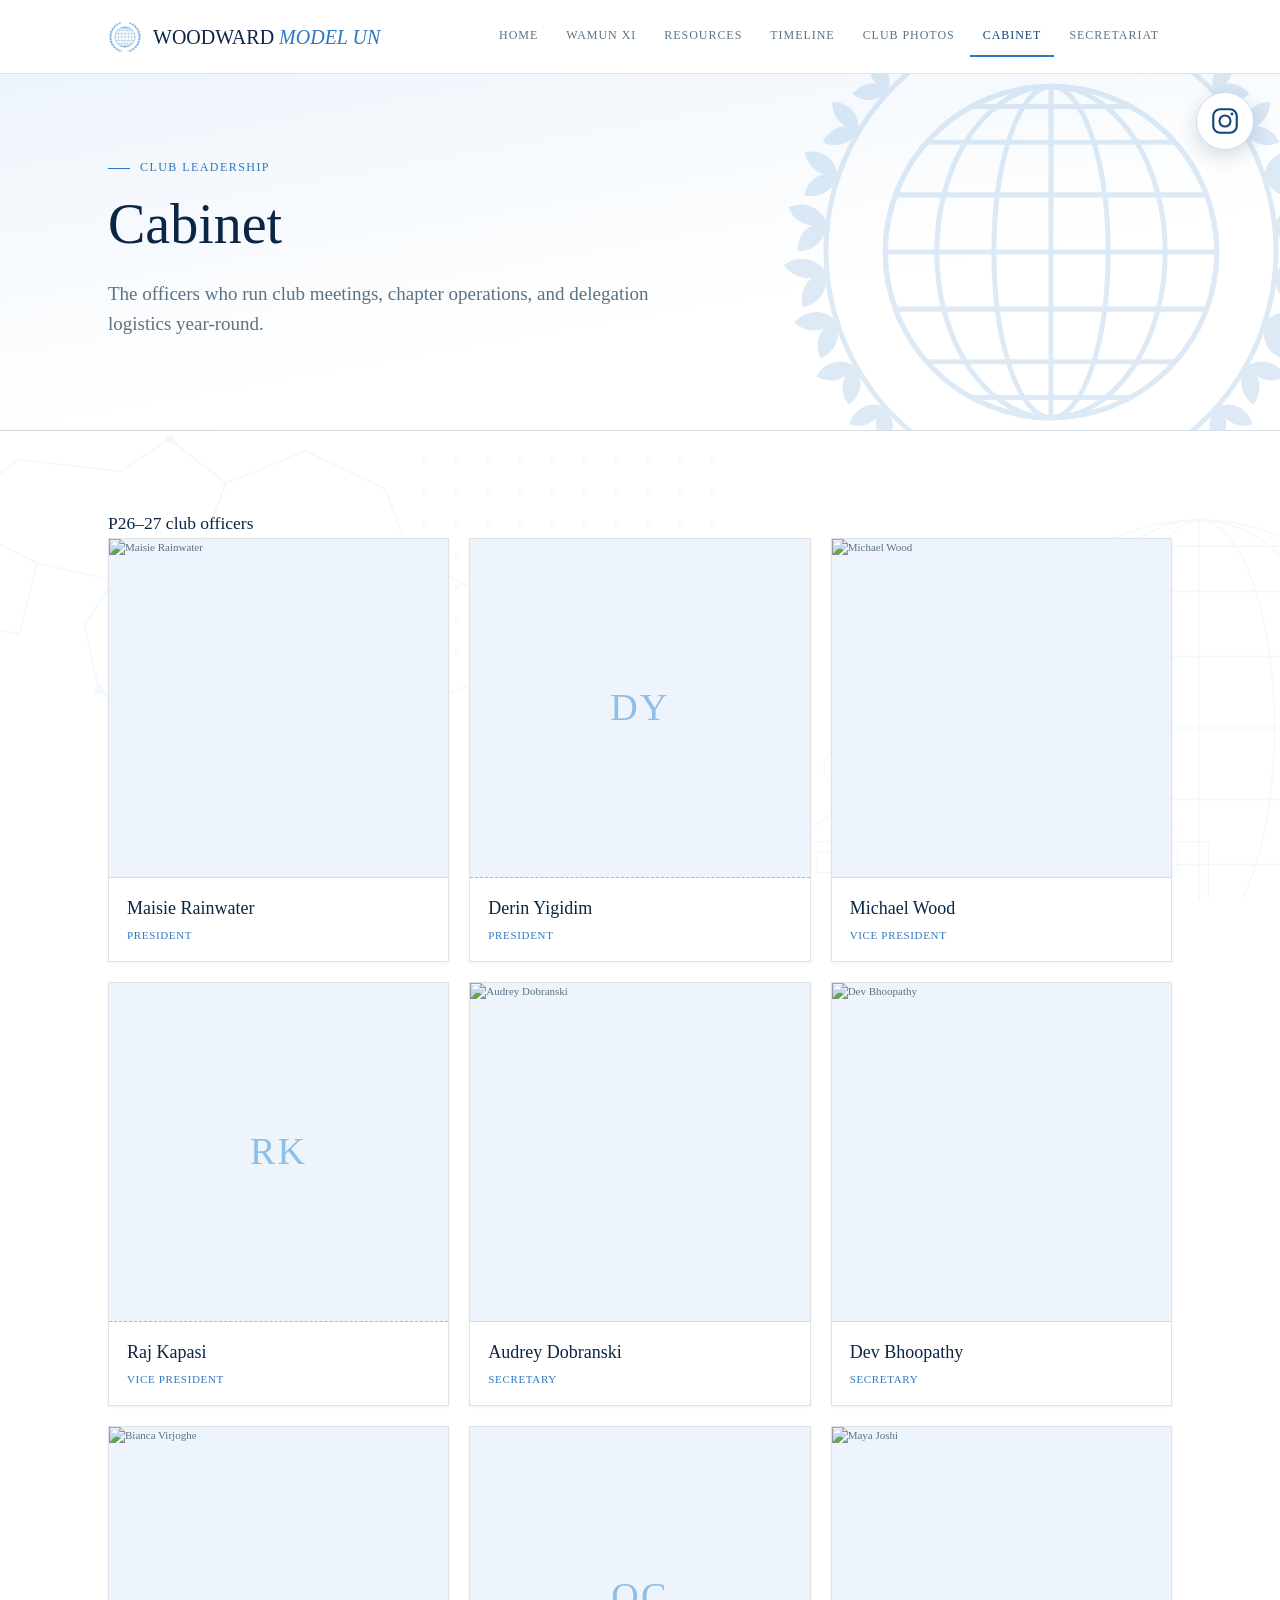
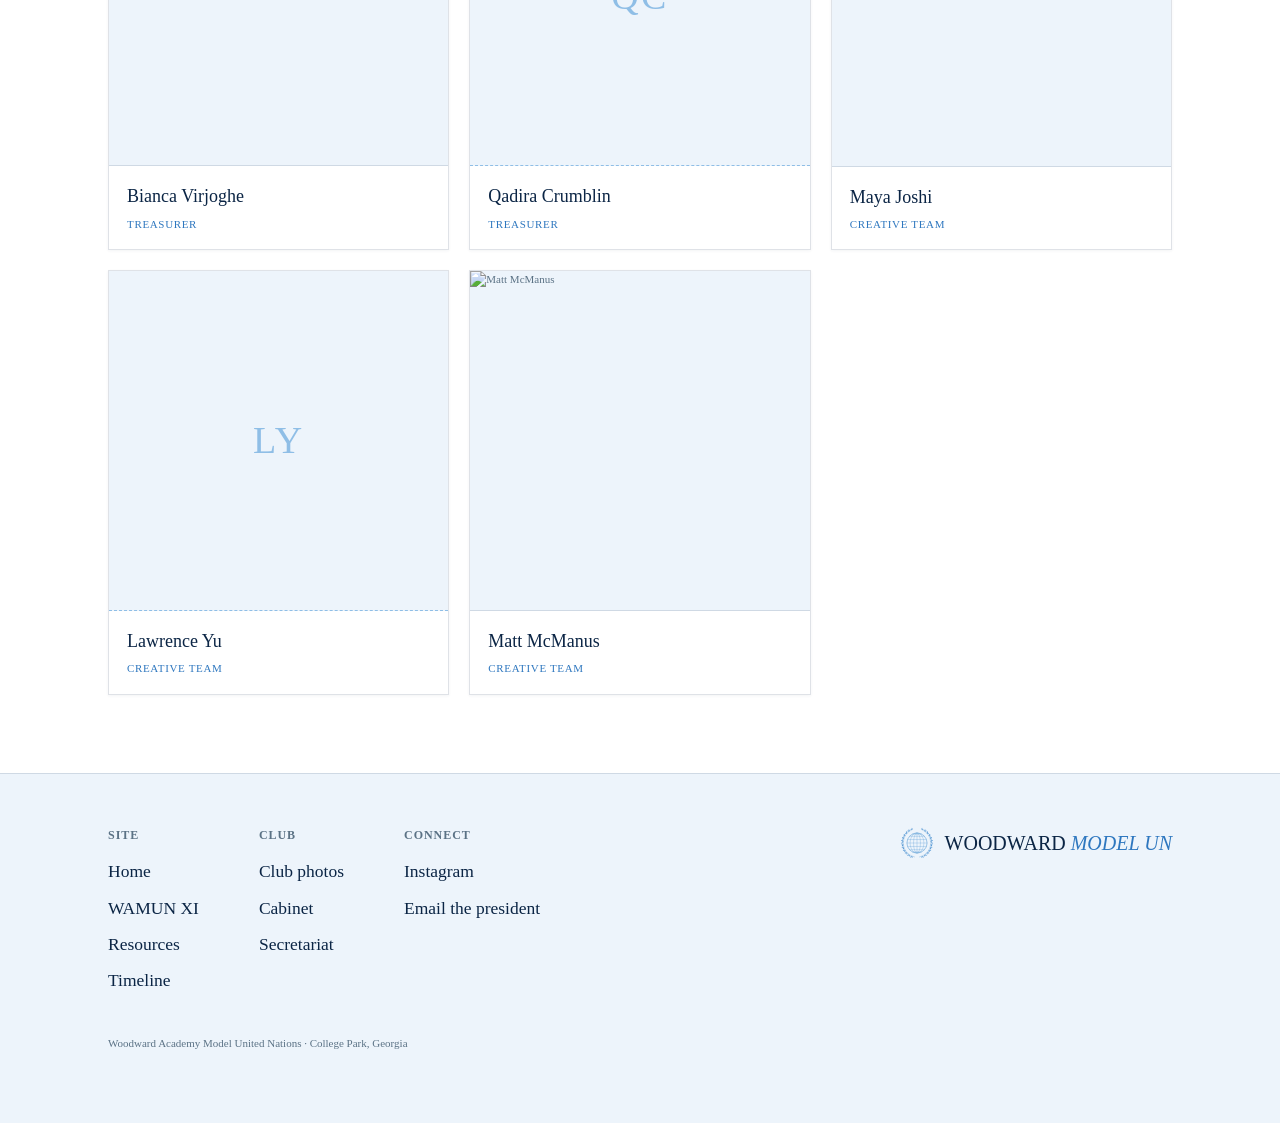
==== commit b4e0a932: "Add files via upload" ====
--- a/cabinet.html
+++ b/cabinet.html
@@ -76,14 +76,19 @@
 
   <section aria-labelledby="roster-heading">
     <div class="wrap">
-      <h2 id="roster-heading" class="mono" style="font-size:12px;text-transform:uppercase;letter-spacing:.08em;color:var(--ink-dim);margin-bottom:20px;">Replace each card with a real name, role, and photo</h2>
+      P26–27 club officers</h2>
       <div class="roster">
-        <div class="roster-card reveal"><div class="photo">Add photo</div><div class="info"><div class="name">Add name</div><div class="role">Add role</div></div></div>
-        <div class="roster-card reveal"><div class="photo">Add photo</div><div class="info"><div class="name">Add name</div><div class="role">Add role</div></div></div>
-        <div class="roster-card reveal"><div class="photo">Add photo</div><div class="info"><div class="name">Add name</div><div class="role">Add role</div></div></div>
-        <div class="roster-card reveal"><div class="photo">Add photo</div><div class="info"><div class="name">Add name</div><div class="role">Add role</div></div></div>
-        <div class="roster-card reveal"><div class="photo">Add photo</div><div class="info"><div class="name">Add name</div><div class="role">Add role</div></div></div>
-        <div class="roster-card reveal"><div class="photo">Add photo</div><div class="info"><div class="name">Add name</div><div class="role">Add role</div></div></div>
+        <div class="roster-card reveal"><div class="photo has-img"><img src="img/people/maisie-rainwater.jpg" alt="Maisie Rainwater" loading="lazy" width="800" height="800"></div><div class="info"><div class="name">Maisie Rainwater</div><div class="role">President</div></div></div>
+        <div class="roster-card reveal"><div class="photo"><span class="initials" aria-hidden="true">DY</span></div><div class="info"><div class="name">Derin Yigidim</div><div class="role">President</div></div></div>
+        <div class="roster-card reveal"><div class="photo has-img"><img src="img/people/michael-wood.jpg" alt="Michael Wood" loading="lazy" width="800" height="800"></div><div class="info"><div class="name">Michael Wood</div><div class="role">Vice President</div></div></div>
+        <div class="roster-card reveal"><div class="photo"><span class="initials" aria-hidden="true">RK</span></div><div class="info"><div class="name">Raj Kapasi</div><div class="role">Vice President</div></div></div>
+        <div class="roster-card reveal"><div class="photo has-img"><img src="img/people/audrey-dobranski.jpg" alt="Audrey Dobranski" loading="lazy" width="800" height="800"></div><div class="info"><div class="name">Audrey Dobranski</div><div class="role">Secretary</div></div></div>
+        <div class="roster-card reveal"><div class="photo has-img"><img src="img/people/dev-bhoopathy.jpg" alt="Dev Bhoopathy" loading="lazy" width="800" height="800"></div><div class="info"><div class="name">Dev Bhoopathy</div><div class="role">Secretary</div></div></div>
+        <div class="roster-card reveal"><div class="photo has-img"><img src="img/people/bianca-virjoghe.jpg" alt="Bianca Virjoghe" loading="lazy" width="800" height="800"></div><div class="info"><div class="name">Bianca Virjoghe</div><div class="role">Treasurer</div></div></div>
+        <div class="roster-card reveal"><div class="photo"><span class="initials" aria-hidden="true">QC</span></div><div class="info"><div class="name">Qadira Crumblin</div><div class="role">Treasurer</div></div></div>
+        <div class="roster-card reveal"><div class="photo has-img"><img src="img/people/maya-joshi.jpg" alt="Maya Joshi" loading="lazy" width="800" height="800"></div><div class="info"><div class="name">Maya Joshi</div><div class="role">Creative Team</div></div></div>
+        <div class="roster-card reveal"><div class="photo"><span class="initials" aria-hidden="true">LY</span></div><div class="info"><div class="name">Lawrence Yu</div><div class="role">Creative Team</div></div></div>
+        <div class="roster-card reveal"><div class="photo has-img"><img src="img/people/matt-mcmanus.jpg" alt="Matt McManus" loading="lazy" width="800" height="800"></div><div class="info"><div class="name">Matt McManus</div><div class="role">Creative Team</div></div></div>
       </div>
     </div>
   </section>
--- a/styles.css
+++ b/styles.css
@@ -126,7 +126,10 @@
 /* ---------- roster ---------- */
 .roster{display:grid;grid-template-columns:repeat(3,1fr);gap:20px;}
 .roster-card{border:1px solid var(--line);background:var(--white);box-shadow:0 1px 3px rgba(11,37,69,.05);}
-.roster-card .photo{aspect-ratio:1/1;background:var(--blue-wash);border-bottom:1px dashed var(--blue-mid);display:flex;align-items:center;justify-content:center;color:var(--ink-dim);font-family:'Times New Roman', Times, serif;font-size:11px;}
+.roster-card .photo{aspect-ratio:1/1;background:var(--blue-wash);border-bottom:1px dashed var(--blue-mid);display:flex;align-items:center;justify-content:center;color:var(--ink-dim);font-family:'Times New Roman', Times, serif;font-size:11px;overflow:hidden;}
+.roster-card .photo.has-img{border-bottom:1px solid var(--line);}
+.roster-card .photo img{width:100%;height:100%;object-fit:cover;display:block;}
+.roster-card .initials{font-family:'Times New Roman', Times, serif;font-size:38px;letter-spacing:.06em;color:var(--blue-mid);}
 .roster-card .info{padding:16px 18px;}
 .roster-card .info .name{font-family:'Times New Roman', Times, serif;font-size:18px;color:var(--navy);}
 .roster-card .info .role{font-family:'Times New Roman', Times, serif;font-size:11px;text-transform:uppercase;letter-spacing:.06em;color:var(--blue);margin-top:4px;}
@@ -218,7 +221,7 @@
 
 /* ---------- floating instagram orb ---------- */
 .ig-orb{
-  position:fixed;right:26px;bottom:26px;z-index:60;
+  position:fixed;right:26px;top:92px;z-index:40;
   width:58px;height:58px;border-radius:50%;
   display:flex;align-items:center;justify-content:center;
   background:var(--white);border:1px solid var(--blue-pale);
@@ -238,5 +241,5 @@
   to{transform:rotateY(360deg);}
 }
 .ig-orb .sr{position:absolute;left:-9999px;}
-@media (max-width:720px){.ig-orb{right:16px;bottom:16px;width:52px;height:52px;}.ig-orb svg{width:27px;height:27px;}}
+@media (max-width:720px){.ig-orb{right:16px;top:82px;width:52px;height:52px;}.ig-orb svg{width:27px;height:27px;}}
 @media (prefers-reduced-motion:reduce){.ig-orb svg{animation:none;}}
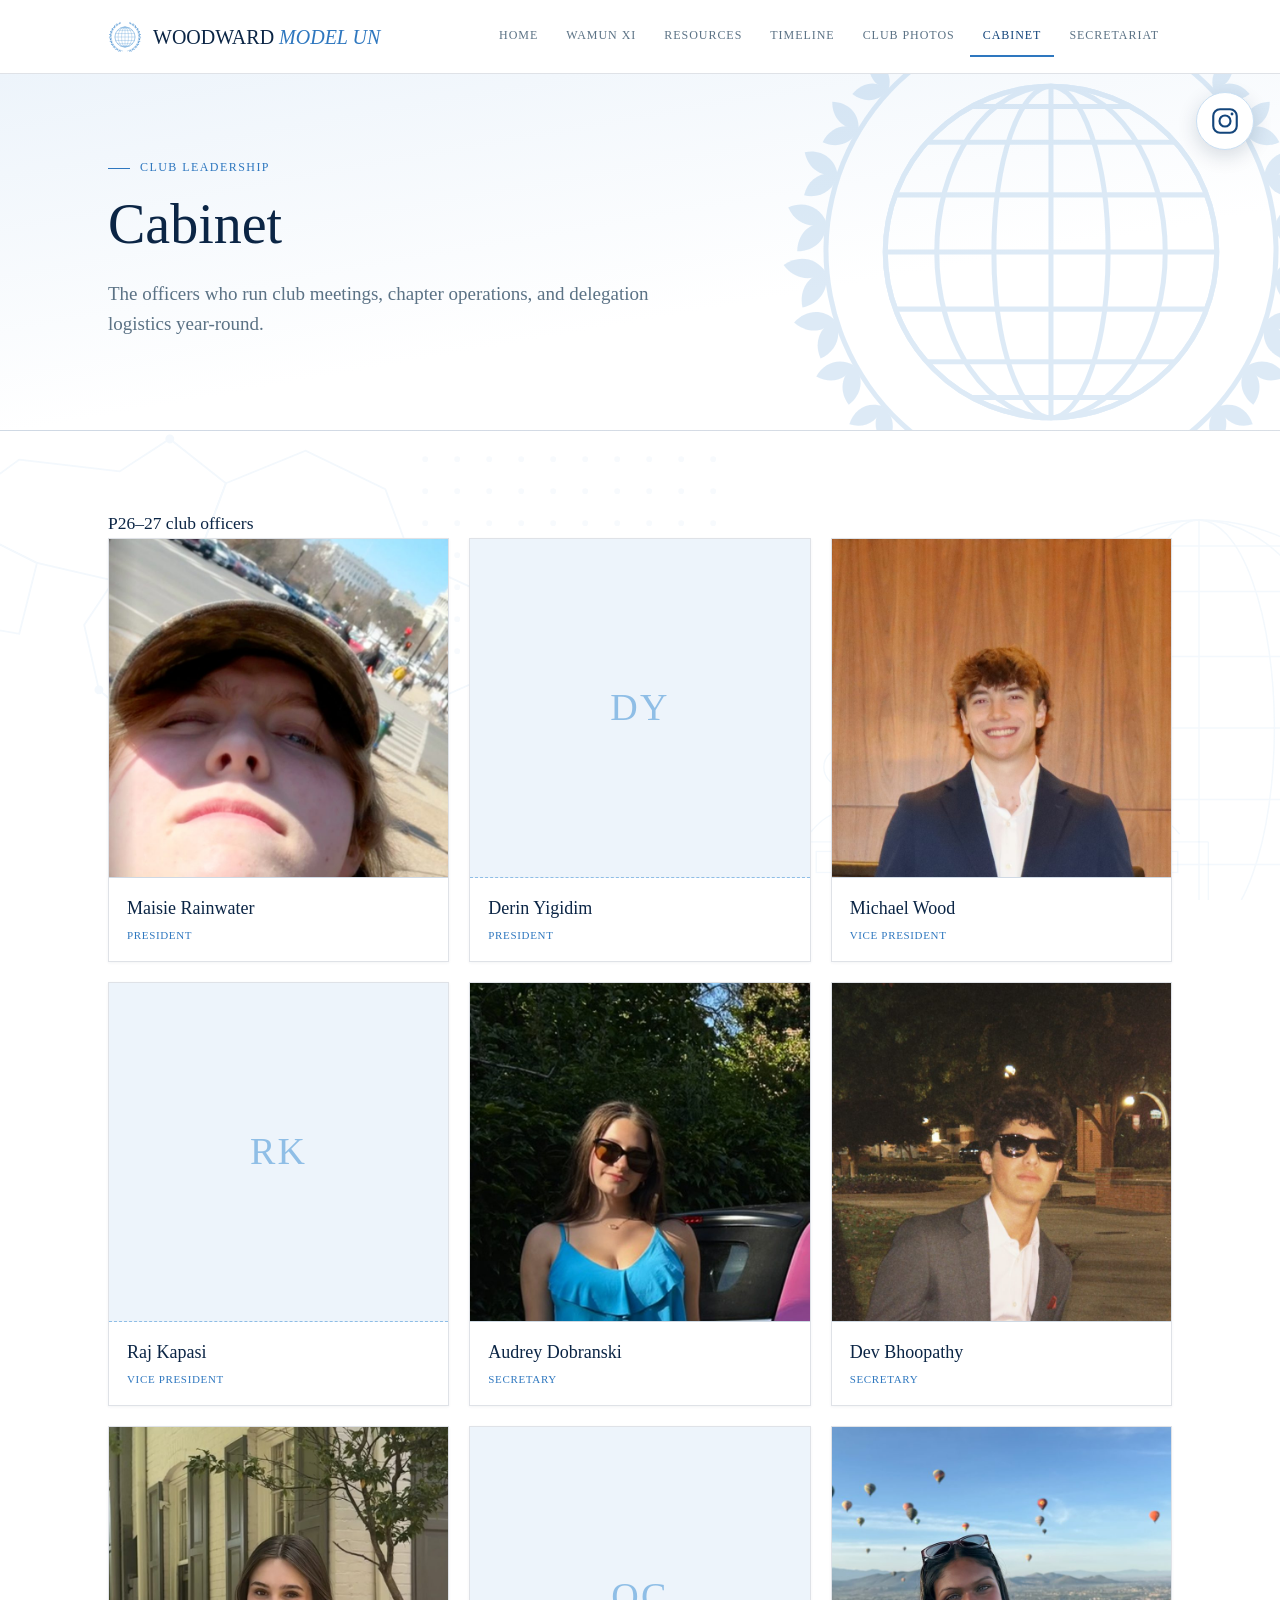
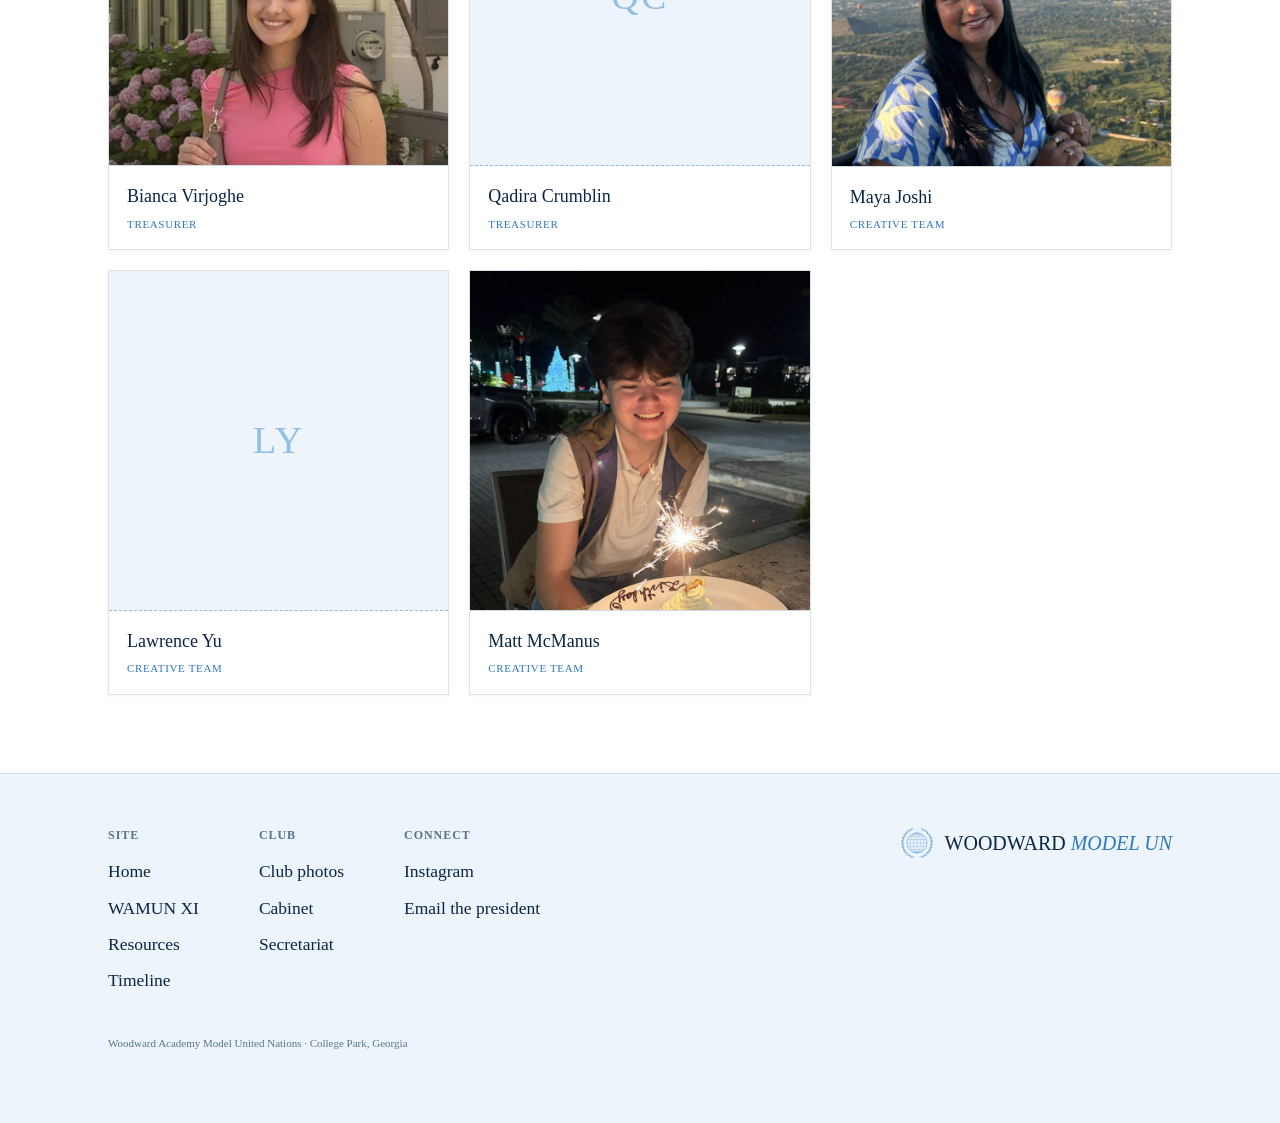
==== commit 22a7878b: "Add files via upload" ====
--- a/cabinet.html
+++ b/cabinet.html
@@ -78,17 +78,17 @@
     <div class="wrap">
       P26–27 club officers</h2>
       <div class="roster">
-        <div class="roster-card reveal"><div class="photo has-img"><img src="img/people/maisie-rainwater.jpg" alt="Maisie Rainwater" loading="lazy" width="800" height="800"></div><div class="info"><div class="name">Maisie Rainwater</div><div class="role">President</div></div></div>
+        <div class="roster-card reveal"><div class="photo has-img"><img src="maisie-rainwater.jpg" alt="Maisie Rainwater" loading="lazy" width="800" height="800"></div><div class="info"><div class="name">Maisie Rainwater</div><div class="role">President</div></div></div>
         <div class="roster-card reveal"><div class="photo"><span class="initials" aria-hidden="true">DY</span></div><div class="info"><div class="name">Derin Yigidim</div><div class="role">President</div></div></div>
-        <div class="roster-card reveal"><div class="photo has-img"><img src="img/people/michael-wood.jpg" alt="Michael Wood" loading="lazy" width="800" height="800"></div><div class="info"><div class="name">Michael Wood</div><div class="role">Vice President</div></div></div>
+        <div class="roster-card reveal"><div class="photo has-img"><img src="michael-wood.jpg" alt="Michael Wood" loading="lazy" width="800" height="800"></div><div class="info"><div class="name">Michael Wood</div><div class="role">Vice President</div></div></div>
         <div class="roster-card reveal"><div class="photo"><span class="initials" aria-hidden="true">RK</span></div><div class="info"><div class="name">Raj Kapasi</div><div class="role">Vice President</div></div></div>
-        <div class="roster-card reveal"><div class="photo has-img"><img src="img/people/audrey-dobranski.jpg" alt="Audrey Dobranski" loading="lazy" width="800" height="800"></div><div class="info"><div class="name">Audrey Dobranski</div><div class="role">Secretary</div></div></div>
-        <div class="roster-card reveal"><div class="photo has-img"><img src="img/people/dev-bhoopathy.jpg" alt="Dev Bhoopathy" loading="lazy" width="800" height="800"></div><div class="info"><div class="name">Dev Bhoopathy</div><div class="role">Secretary</div></div></div>
-        <div class="roster-card reveal"><div class="photo has-img"><img src="img/people/bianca-virjoghe.jpg" alt="Bianca Virjoghe" loading="lazy" width="800" height="800"></div><div class="info"><div class="name">Bianca Virjoghe</div><div class="role">Treasurer</div></div></div>
+        <div class="roster-card reveal"><div class="photo has-img"><img src="audrey-dobranski.jpg" alt="Audrey Dobranski" loading="lazy" width="800" height="800"></div><div class="info"><div class="name">Audrey Dobranski</div><div class="role">Secretary</div></div></div>
+        <div class="roster-card reveal"><div class="photo has-img"><img src="dev-bhoopathy.jpg" alt="Dev Bhoopathy" loading="lazy" width="800" height="800"></div><div class="info"><div class="name">Dev Bhoopathy</div><div class="role">Secretary</div></div></div>
+        <div class="roster-card reveal"><div class="photo has-img"><img src="bianca-virjoghe.jpg" alt="Bianca Virjoghe" loading="lazy" width="800" height="800"></div><div class="info"><div class="name">Bianca Virjoghe</div><div class="role">Treasurer</div></div></div>
         <div class="roster-card reveal"><div class="photo"><span class="initials" aria-hidden="true">QC</span></div><div class="info"><div class="name">Qadira Crumblin</div><div class="role">Treasurer</div></div></div>
-        <div class="roster-card reveal"><div class="photo has-img"><img src="img/people/maya-joshi.jpg" alt="Maya Joshi" loading="lazy" width="800" height="800"></div><div class="info"><div class="name">Maya Joshi</div><div class="role">Creative Team</div></div></div>
+        <div class="roster-card reveal"><div class="photo has-img"><img src="maya-joshi.jpg" alt="Maya Joshi" loading="lazy" width="800" height="800"></div><div class="info"><div class="name">Maya Joshi</div><div class="role">Creative Team</div></div></div>
         <div class="roster-card reveal"><div class="photo"><span class="initials" aria-hidden="true">LY</span></div><div class="info"><div class="name">Lawrence Yu</div><div class="role">Creative Team</div></div></div>
-        <div class="roster-card reveal"><div class="photo has-img"><img src="img/people/matt-mcmanus.jpg" alt="Matt McManus" loading="lazy" width="800" height="800"></div><div class="info"><div class="name">Matt McManus</div><div class="role">Creative Team</div></div></div>
+        <div class="roster-card reveal"><div class="photo has-img"><img src="matt-mcmanus.jpg" alt="Matt McManus" loading="lazy" width="800" height="800"></div><div class="info"><div class="name">Matt McManus</div><div class="role">Creative Team</div></div></div>
       </div>
     </div>
   </section>
